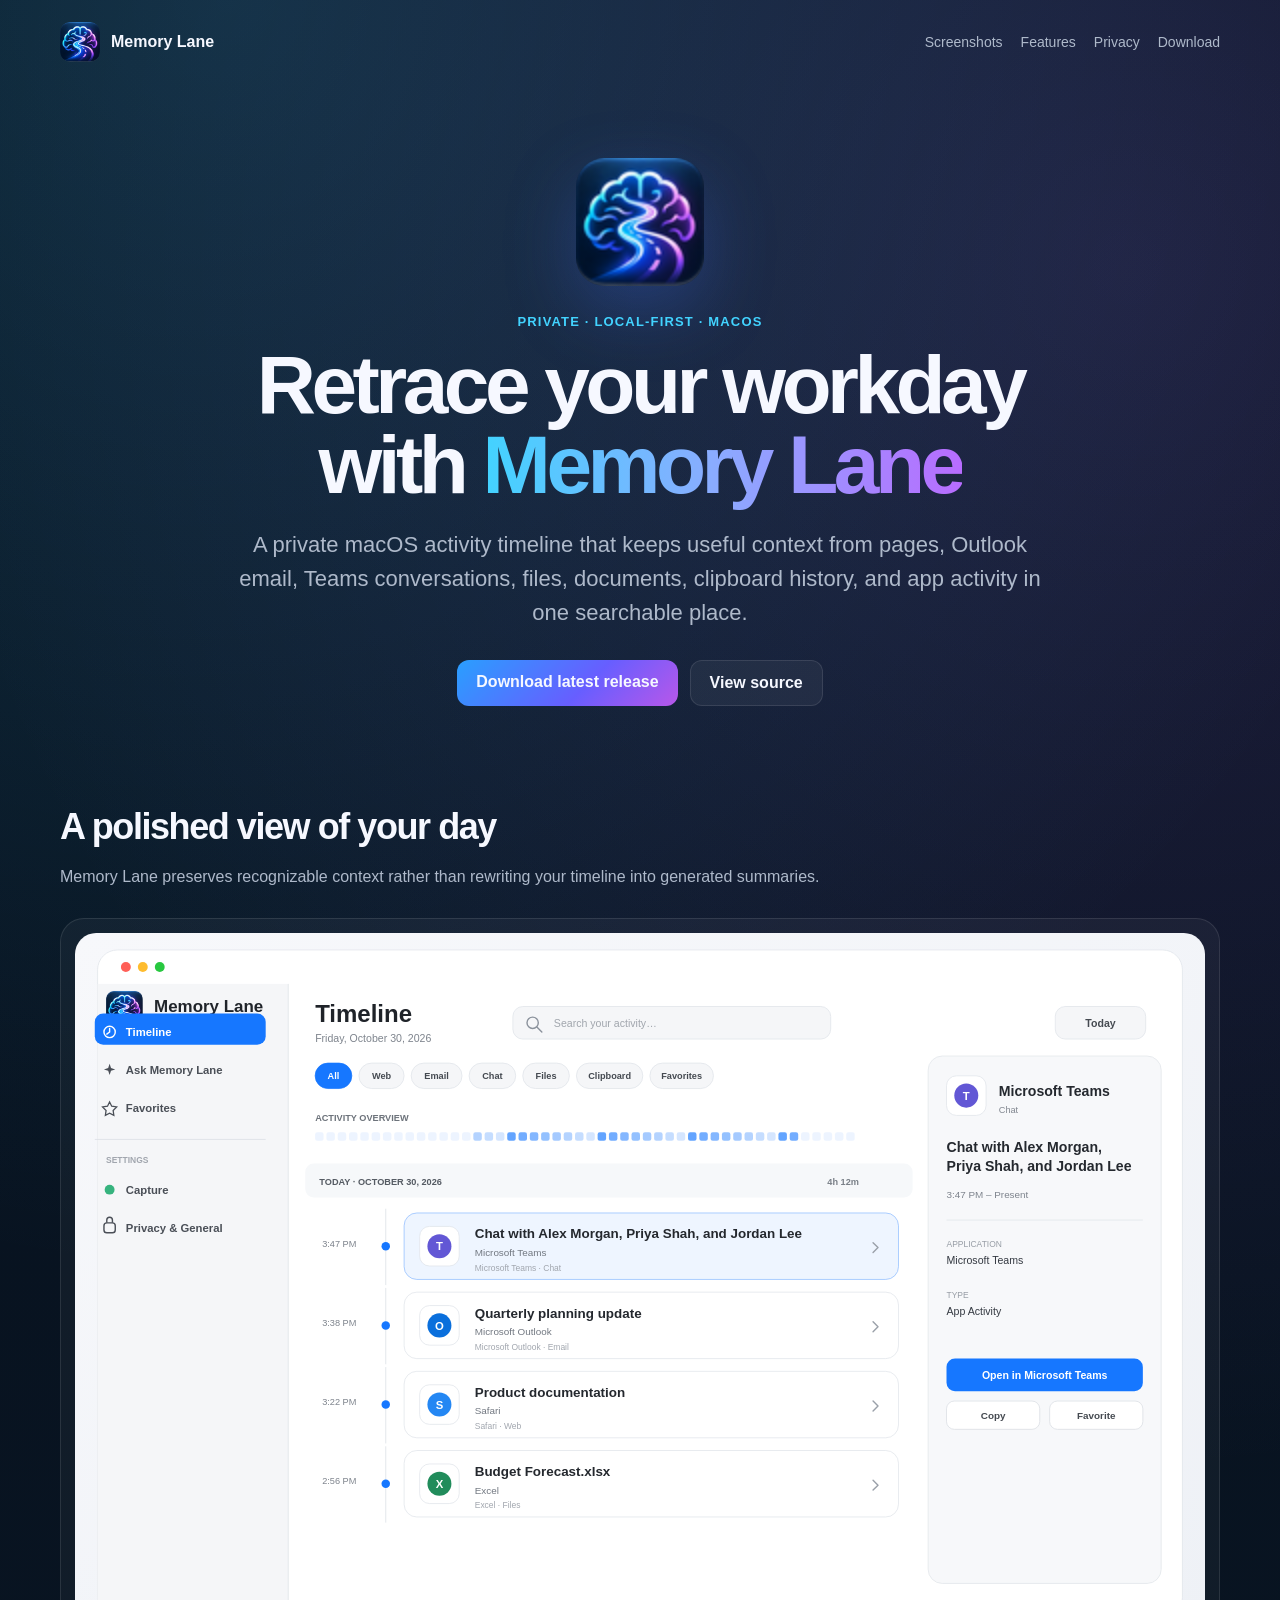
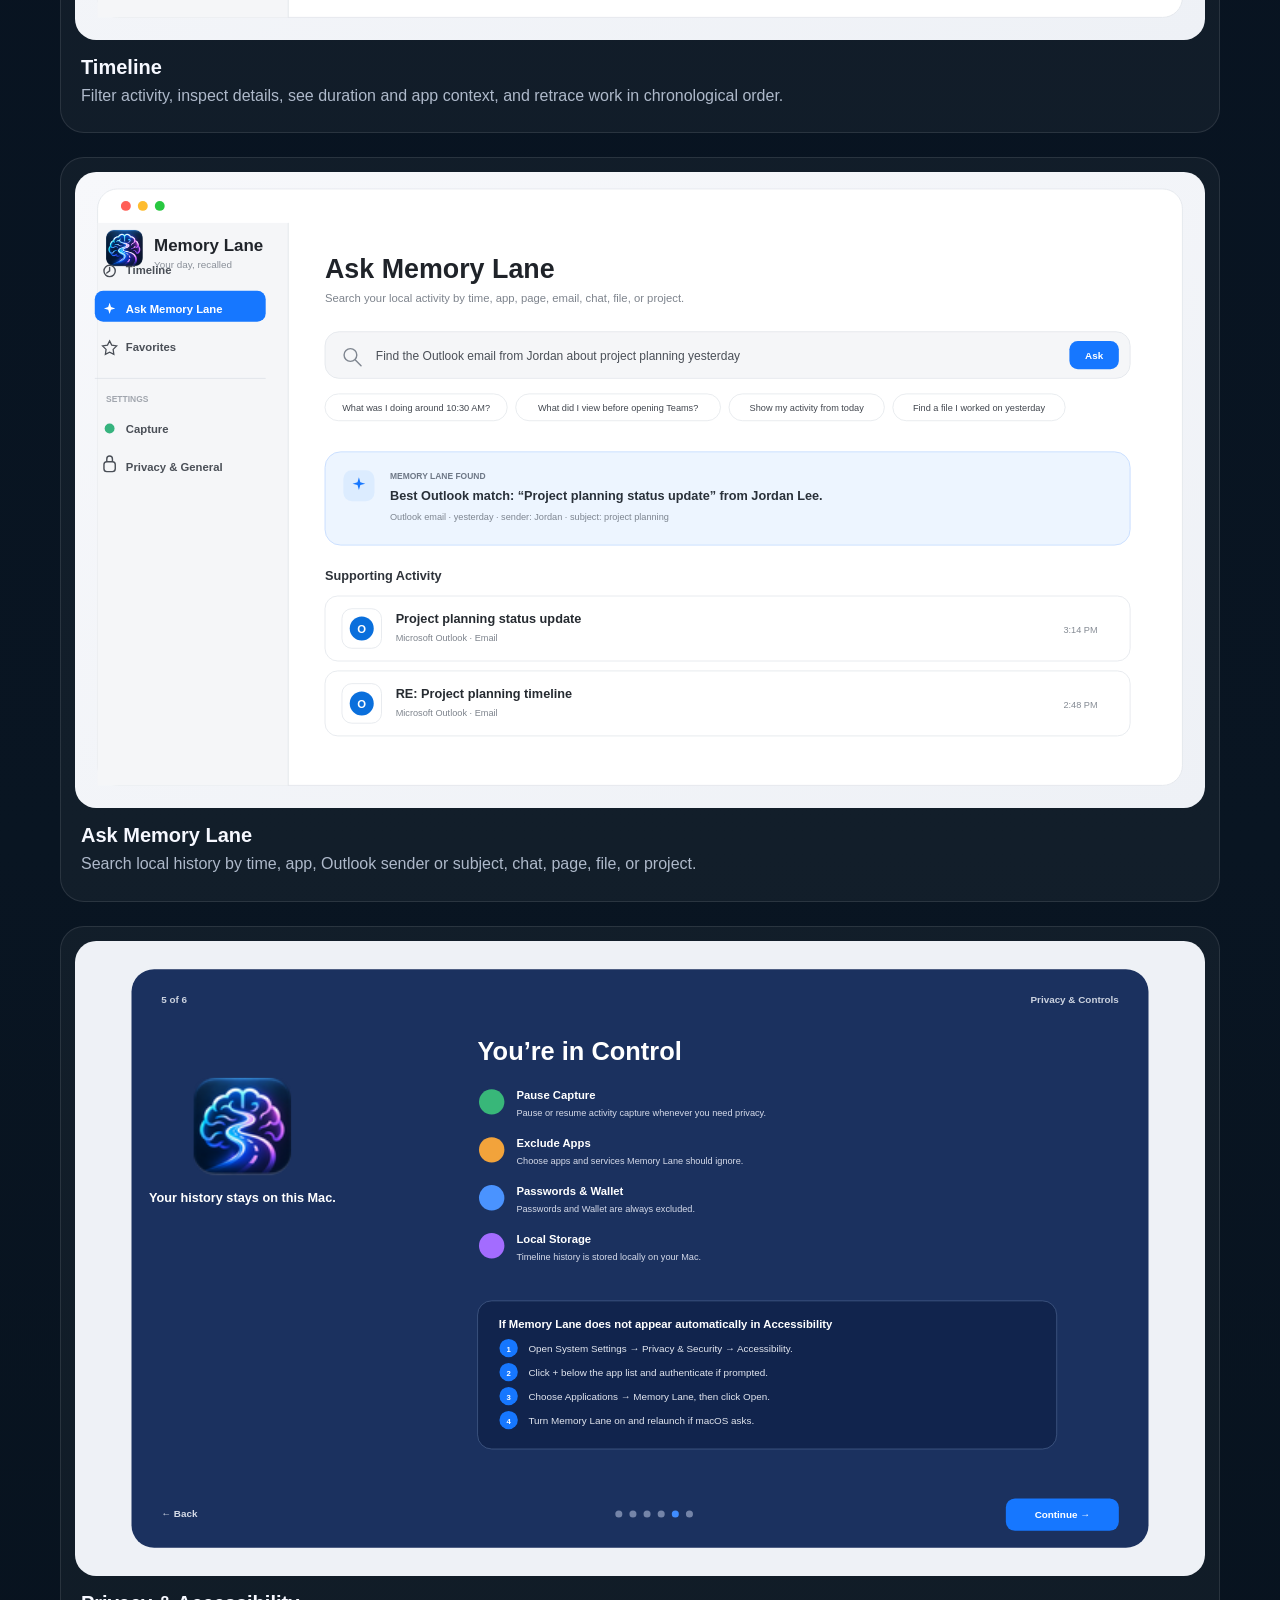
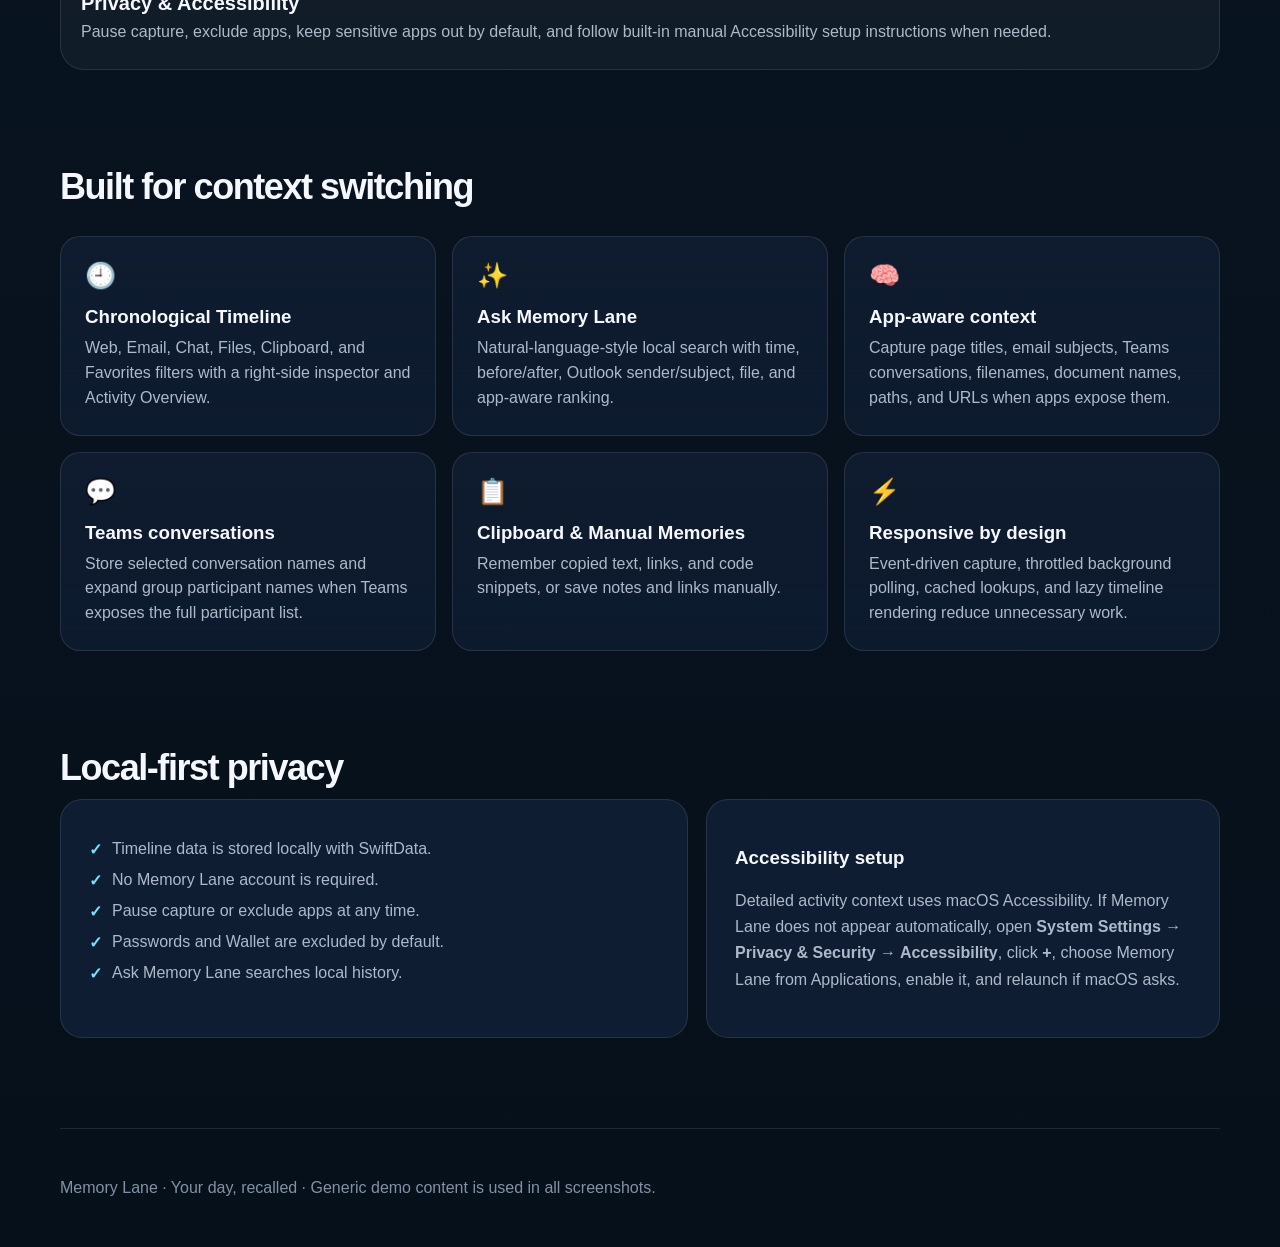
==== docs/index.html @ 2a01dbe3 "Refresh GitHub screenshots and project description" ====
<!doctype html>
<html lang="en">
<head>
  <meta charset="utf-8">
  <meta name="viewport" content="width=device-width, initial-scale=1">
  <meta name="description" content="Memory Lane is a private, local-first macOS activity timeline that helps you retrace pages, emails, chats, files, clipboard history, and app activity.">
  <title>Memory Lane — Your day, recalled</title>
  <style>
    :root{color-scheme:dark;--bg:#07111f;--panel:#0f1d32;--panel2:#13243d;--text:#f6f8ff;--muted:#aeb9ca;--line:rgba(255,255,255,.1);--blue:#4f86ff;--cyan:#42d3ff;--violet:#b86cff}
    *{box-sizing:border-box}
    body{margin:0;font-family:-apple-system,BlinkMacSystemFont,"SF Pro Display","Segoe UI",sans-serif;background:radial-gradient(circle at 18% 0,rgba(66,211,255,.16),transparent 28%),radial-gradient(circle at 88% 6%,rgba(184,108,255,.14),transparent 28%),linear-gradient(180deg,#07111f,#091522 55%,#06101b);color:var(--text)}
    a{color:inherit}.wrap{width:min(1160px,calc(100% - 36px));margin:auto}
    nav{display:flex;align-items:center;justify-content:space-between;padding:22px 0}.brand{display:flex;align-items:center;gap:11px;font-weight:750}.brand img{width:40px;height:40px;border-radius:10px}
    .navlinks{display:flex;gap:18px;align-items:center;color:var(--muted);font-size:14px}.navlinks a{text-decoration:none}
    .hero{text-align:center;padding:74px 0 52px}.hero img{width:128px;height:128px;border-radius:28px;box-shadow:0 24px 70px rgba(65,113,255,.26)}
    .eyebrow{margin-top:24px;color:var(--cyan);font-size:13px;font-weight:800;letter-spacing:.09em;text-transform:uppercase}
    h1{font-size:clamp(48px,8vw,82px);line-height:.98;letter-spacing:-.055em;max-width:900px;margin:16px auto 22px}.gradient{background:linear-gradient(90deg,var(--cyan),#8aacff 48%,var(--violet));-webkit-background-clip:text;background-clip:text;color:transparent}
    .lead{max-width:820px;margin:auto;color:var(--muted);font-size:clamp(18px,2vw,22px);line-height:1.55}
    .actions{display:flex;justify-content:center;gap:12px;flex-wrap:wrap;margin-top:30px}.btn{padding:13px 19px;border-radius:12px;text-decoration:none;font-weight:700;border:1px solid var(--line)}.primary{background:linear-gradient(135deg,#299fff,#675eff 58%,#b857e9);border:none}.secondary{background:rgba(255,255,255,.05)}
    section{padding:48px 0}.title{font-size:36px;letter-spacing:-.04em;margin:0 0 10px}.copy{color:var(--muted);line-height:1.65;max-width:760px}
    .shots{display:grid;gap:24px;margin-top:28px}.shot{background:rgba(255,255,255,.04);border:1px solid var(--line);border-radius:24px;padding:14px}.shot img{display:block;width:100%;height:auto;border-radius:18px}.shot h3{margin:16px 6px 5px;font-size:20px}.shot p{margin:0 6px 10px;color:var(--muted);line-height:1.55}
    .grid{display:grid;grid-template-columns:repeat(3,1fr);gap:16px;margin-top:28px}.card{padding:24px;border-radius:20px;border:1px solid var(--line);background:linear-gradient(180deg,rgba(17,30,50,.82),rgba(18,35,61,.52))}.card .icon{font-size:25px}.card h3{margin:16px 0 8px}.card p{margin:0;color:var(--muted);line-height:1.55}
    .privacy{display:grid;grid-template-columns:1.1fr .9fr;gap:18px}.panel{padding:28px;border-radius:22px;background:var(--panel);border:1px solid var(--line)}.check{display:flex;gap:10px;margin:12px 0;color:var(--muted)}.check b{color:#72e4ff}
    footer{padding:50px 0;color:#8491a5;border-top:1px solid var(--line);margin-top:42px}
    @media(max-width:820px){.grid,.privacy{grid-template-columns:1fr}.navlinks a:not(.download){display:none}.hero{padding-top:46px}.shot{padding:8px}}
  </style>
</head>
<body>
  <div class="wrap">
    <nav>
      <div class="brand"><img src="[data-uri]" alt="Memory Lane icon"><span>Memory Lane</span></div>
      <div class="navlinks">
        <a href="#screenshots">Screenshots</a><a href="#features">Features</a><a href="#privacy">Privacy</a>
        <a class="download" href="https://github.com/ram1424/Memory-Lane/releases/latest">Download</a>
      </div>
    </nav>
    <main>
      <header class="hero">
        <img src="[data-uri]" alt="Memory Lane app icon">
        <div class="eyebrow">Private · Local-first · macOS</div>
        <h1>Retrace your workday with <span class="gradient">Memory Lane</span></h1>
        <p class="lead">A private macOS activity timeline that keeps useful context from pages, Outlook email, Teams conversations, files, documents, clipboard history, and app activity in one searchable place.</p>
        <div class="actions"><a class="btn primary" href="https://github.com/ram1424/Memory-Lane/releases/latest">Download latest release</a><a class="btn secondary" href="https://github.com/ram1424/Memory-Lane">View source</a></div>
      </header>

      <section id="screenshots">
        <h2 class="title">A polished view of your day</h2>
        <p class="copy">Memory Lane preserves recognizable context rather than rewriting your timeline into generated summaries.</p>
        <div class="shots">
          <div class="shot"><img src="screenshots/timeline-overview.svg" alt="Memory Lane Timeline"><h3>Timeline</h3><p>Filter activity, inspect details, see duration and app context, and retrace work in chronological order.</p></div>
          <div class="shot"><img src="screenshots/ask-memory-lane.svg" alt="Ask Memory Lane"><h3>Ask Memory Lane</h3><p>Search local history by time, app, Outlook sender or subject, chat, page, file, or project.</p></div>
          <div class="shot"><img src="screenshots/privacy-accessibility.svg" alt="Privacy and Accessibility tutorial"><h3>Privacy & Accessibility</h3><p>Pause capture, exclude apps, keep sensitive apps out by default, and follow built-in manual Accessibility setup instructions when needed.</p></div>
        </div>
      </section>

      <section id="features">
        <h2 class="title">Built for context switching</h2>
        <div class="grid">
          <div class="card"><div class="icon">🕘</div><h3>Chronological Timeline</h3><p>Web, Email, Chat, Files, Clipboard, and Favorites filters with a right-side inspector and Activity Overview.</p></div>
          <div class="card"><div class="icon">✨</div><h3>Ask Memory Lane</h3><p>Natural-language-style local search with time, before/after, Outlook sender/subject, file, and app-aware ranking.</p></div>
          <div class="card"><div class="icon">🧠</div><h3>App-aware context</h3><p>Capture page titles, email subjects, Teams conversations, filenames, document names, paths, and URLs when apps expose them.</p></div>
          <div class="card"><div class="icon">💬</div><h3>Teams conversations</h3><p>Store selected conversation names and expand group participant names when Teams exposes the full participant list.</p></div>
          <div class="card"><div class="icon">📋</div><h3>Clipboard & Manual Memories</h3><p>Remember copied text, links, and code snippets, or save notes and links manually.</p></div>
          <div class="card"><div class="icon">⚡</div><h3>Responsive by design</h3><p>Event-driven capture, throttled background polling, cached lookups, and lazy timeline rendering reduce unnecessary work.</p></div>
        </div>
      </section>

      <section id="privacy">
        <h2 class="title">Local-first privacy</h2>
        <div class="privacy">
          <div class="panel"><div class="check"><b>✓</b><span>Timeline data is stored locally with SwiftData.</span></div><div class="check"><b>✓</b><span>No Memory Lane account is required.</span></div><div class="check"><b>✓</b><span>Pause capture or exclude apps at any time.</span></div><div class="check"><b>✓</b><span>Passwords and Wallet are excluded by default.</span></div><div class="check"><b>✓</b><span>Ask Memory Lane searches local history.</span></div></div>
          <div class="panel"><h3>Accessibility setup</h3><p class="copy">Detailed activity context uses macOS Accessibility. If Memory Lane does not appear automatically, open <strong>System Settings → Privacy & Security → Accessibility</strong>, click <strong>+</strong>, choose Memory Lane from Applications, enable it, and relaunch if macOS asks.</p></div>
        </div>
      </section>
    </main>
    <footer>Memory Lane · Your day, recalled · Generic demo content is used in all screenshots.</footer>
  </div>
</body>
</html>
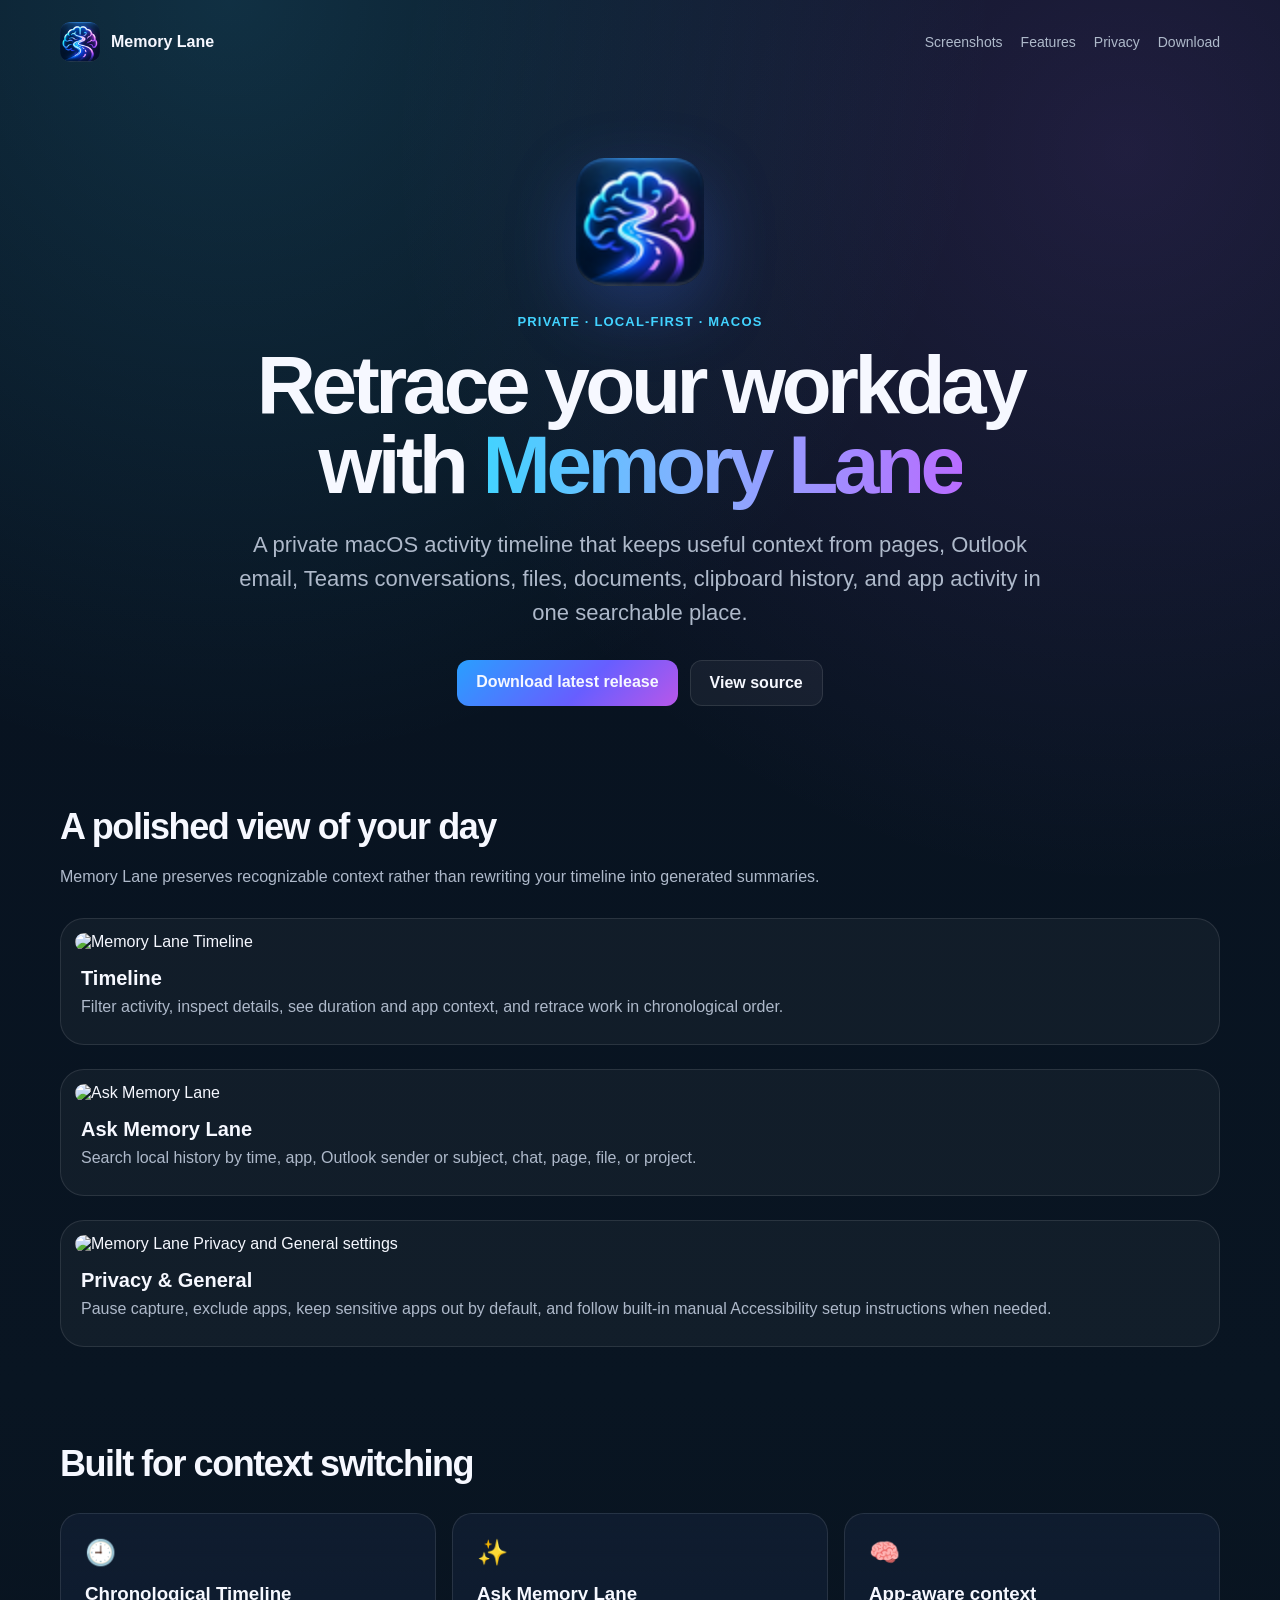
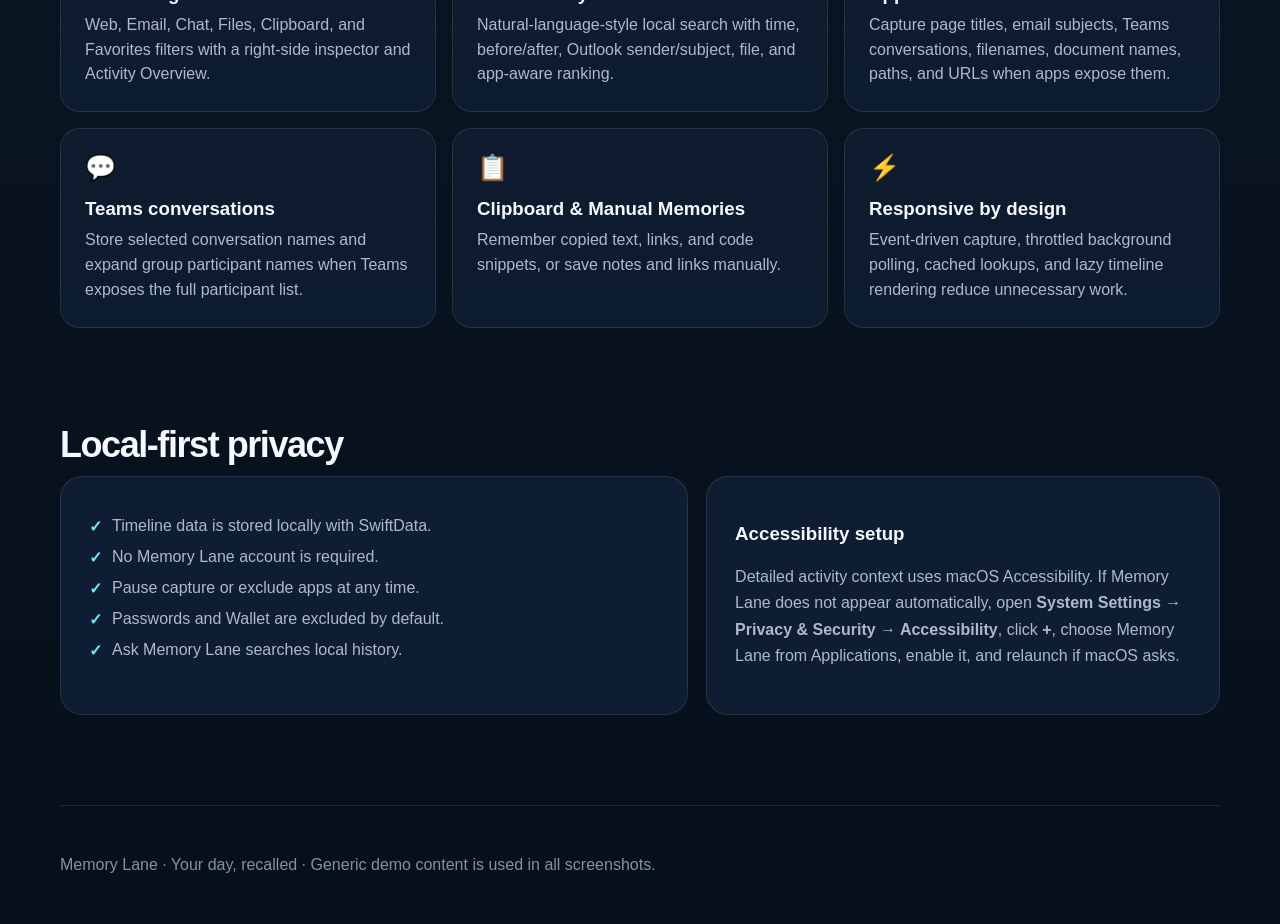
==== commit 001b3301: "Generate screenshots from the real Memory Lane UI" ====
--- a/docs/index.html
+++ b/docs/index.html
@@ -47,9 +47,9 @@
         <h2 class="title">A polished view of your day</h2>
         <p class="copy">Memory Lane preserves recognizable context rather than rewriting your timeline into generated summaries.</p>
         <div class="shots">
-          <div class="shot"><img src="screenshots/timeline-overview.svg" alt="Memory Lane Timeline"><h3>Timeline</h3><p>Filter activity, inspect details, see duration and app context, and retrace work in chronological order.</p></div>
-          <div class="shot"><img src="screenshots/ask-memory-lane.svg" alt="Ask Memory Lane"><h3>Ask Memory Lane</h3><p>Search local history by time, app, Outlook sender or subject, chat, page, file, or project.</p></div>
-          <div class="shot"><img src="screenshots/privacy-accessibility.svg" alt="Privacy and Accessibility tutorial"><h3>Privacy & Accessibility</h3><p>Pause capture, exclude apps, keep sensitive apps out by default, and follow built-in manual Accessibility setup instructions when needed.</p></div>
+          <div class="shot"><img src="screenshots/timeline.png" alt="Memory Lane Timeline"><h3>Timeline</h3><p>Filter activity, inspect details, see duration and app context, and retrace work in chronological order.</p></div>
+          <div class="shot"><img src="screenshots/ask-memory-lane.png" alt="Ask Memory Lane"><h3>Ask Memory Lane</h3><p>Search local history by time, app, Outlook sender or subject, chat, page, file, or project.</p></div>
+          <div class="shot"><img src="screenshots/privacy-general.png" alt="Memory Lane Privacy and General settings"><h3>Privacy & General</h3><p>Pause capture, exclude apps, keep sensitive apps out by default, and follow built-in manual Accessibility setup instructions when needed.</p></div>
         </div>
       </section>
 
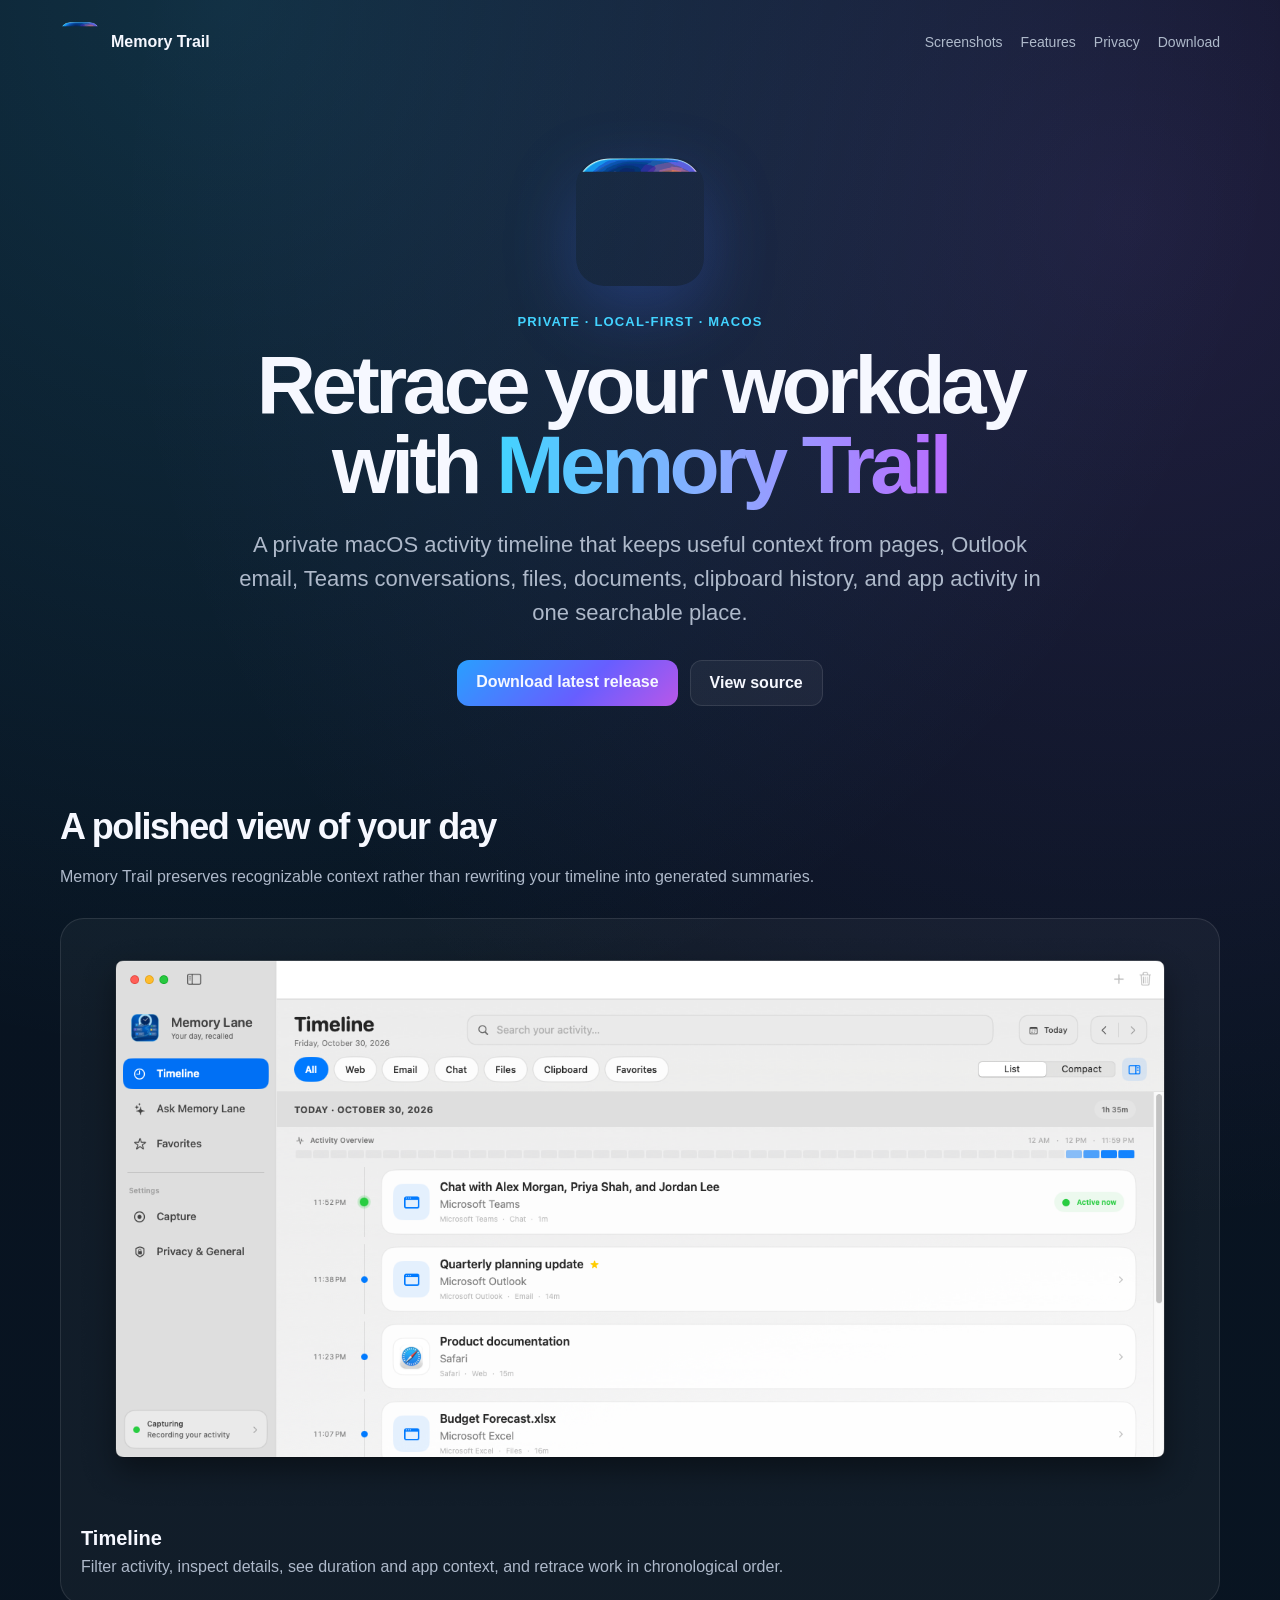
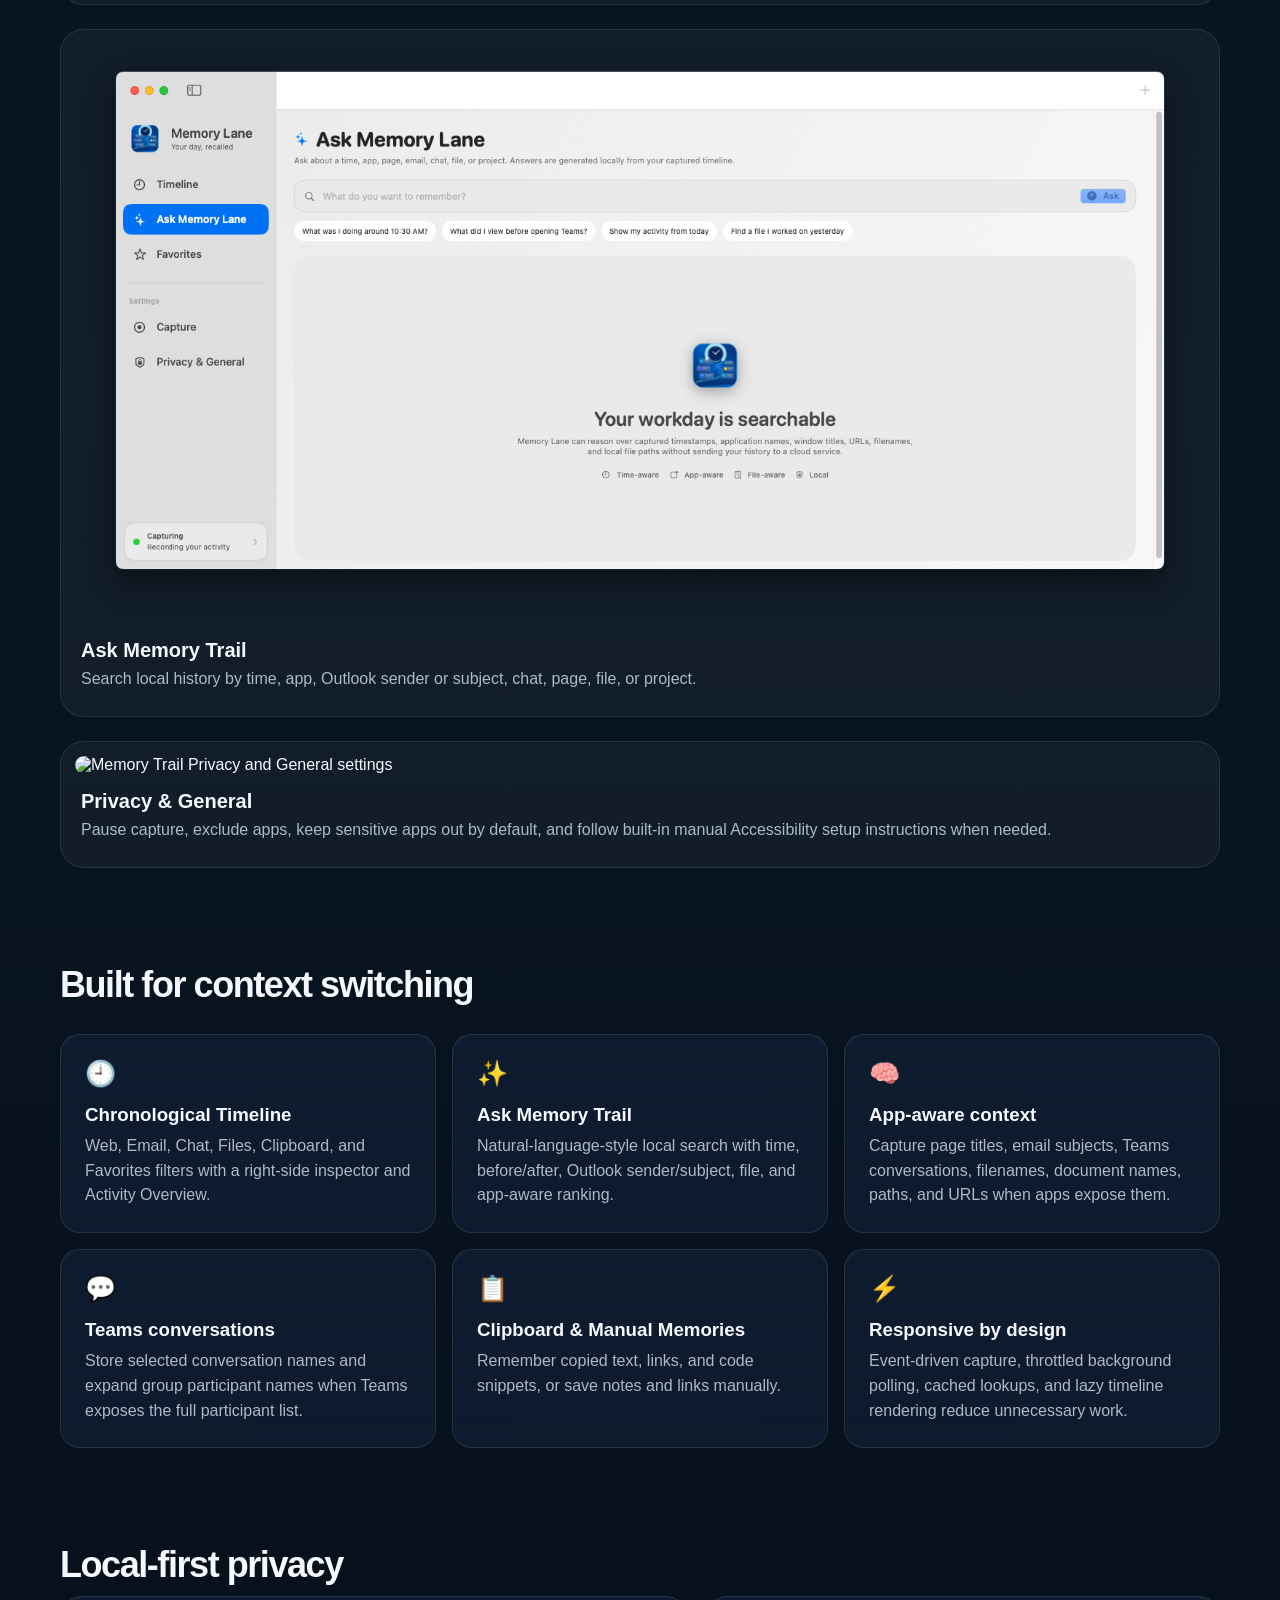
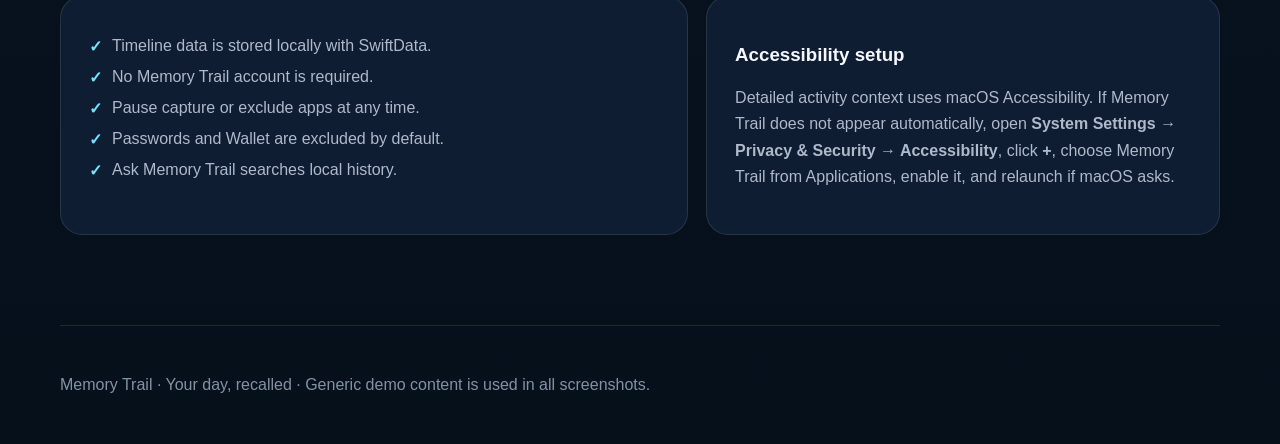
==== commit bb84a0db: "Rebrand application as Memory Trail" ====
--- a/docs/index.html
+++ b/docs/index.html
@@ -3,8 +3,8 @@
 <head>
   <meta charset="utf-8">
   <meta name="viewport" content="width=device-width, initial-scale=1">
-  <meta name="description" content="Memory Lane is a private, local-first macOS activity timeline that helps you retrace pages, emails, chats, files, clipboard history, and app activity.">
-  <title>Memory Lane — Your day, recalled</title>
+  <meta name="description" content="Memory Trail is a private, local-first macOS activity timeline that helps you retrace pages, emails, chats, files, clipboard history, and app activity.">
+  <title>Memory Trail — Your day, recalled</title>
   <style>
     :root{color-scheme:dark;--bg:#07111f;--panel:#0f1d32;--panel2:#13243d;--text:#f6f8ff;--muted:#aeb9ca;--line:rgba(255,255,255,.1);--blue:#4f86ff;--cyan:#42d3ff;--violet:#b86cff}
     *{box-sizing:border-box}
@@ -28,7 +28,7 @@
 <body>
   <div class="wrap">
     <nav>
-      <div class="brand"><img src="[data-uri]" alt="Memory Lane icon"><span>Memory Lane</span></div>
+      <div class="brand"><img src="[data-uri]" alt="Memory Trail icon"><span>Memory Trail</span></div>
       <div class="navlinks">
         <a href="#screenshots">Screenshots</a><a href="#features">Features</a><a href="#privacy">Privacy</a>
         <a class="download" href="https://github.com/ram1424/Memory-Lane/releases/latest">Download</a>
@@ -36,20 +36,20 @@
     </nav>
     <main>
       <header class="hero">
-        <img src="[data-uri]" alt="Memory Lane app icon">
+        <img src="[data-uri]" alt="Memory Trail app icon">
         <div class="eyebrow">Private · Local-first · macOS</div>
-        <h1>Retrace your workday with <span class="gradient">Memory Lane</span></h1>
+        <h1>Retrace your workday with <span class="gradient">Memory Trail</span></h1>
         <p class="lead">A private macOS activity timeline that keeps useful context from pages, Outlook email, Teams conversations, files, documents, clipboard history, and app activity in one searchable place.</p>
         <div class="actions"><a class="btn primary" href="https://github.com/ram1424/Memory-Lane/releases/latest">Download latest release</a><a class="btn secondary" href="https://github.com/ram1424/Memory-Lane">View source</a></div>
       </header>
 
       <section id="screenshots">
         <h2 class="title">A polished view of your day</h2>
-        <p class="copy">Memory Lane preserves recognizable context rather than rewriting your timeline into generated summaries.</p>
+        <p class="copy">Memory Trail preserves recognizable context rather than rewriting your timeline into generated summaries.</p>
         <div class="shots">
-          <div class="shot"><img src="screenshots/timeline.png" alt="Memory Lane Timeline"><h3>Timeline</h3><p>Filter activity, inspect details, see duration and app context, and retrace work in chronological order.</p></div>
-          <div class="shot"><img src="screenshots/ask-memory-lane.png" alt="Ask Memory Lane"><h3>Ask Memory Lane</h3><p>Search local history by time, app, Outlook sender or subject, chat, page, file, or project.</p></div>
-          <div class="shot"><img src="screenshots/privacy-general.png" alt="Memory Lane Privacy and General settings"><h3>Privacy & General</h3><p>Pause capture, exclude apps, keep sensitive apps out by default, and follow built-in manual Accessibility setup instructions when needed.</p></div>
+          <div class="shot"><img src="screenshots/today-ui.png" alt="Memory Trail Timeline"><h3>Timeline</h3><p>Filter activity, inspect details, see duration and app context, and retrace work in chronological order.</p></div>
+          <div class="shot"><img src="screenshots/ask-memory-trail-ui.png" alt="Ask Memory Trail"><h3>Ask Memory Trail</h3><p>Search local history by time, app, Outlook sender or subject, chat, page, file, or project.</p></div>
+          <div class="shot"><img src="screenshots/privacy-general-ui.png" alt="Memory Trail Privacy and General settings"><h3>Privacy & General</h3><p>Pause capture, exclude apps, keep sensitive apps out by default, and follow built-in manual Accessibility setup instructions when needed.</p></div>
         </div>
       </section>
 
@@ -57,7 +57,7 @@
         <h2 class="title">Built for context switching</h2>
         <div class="grid">
           <div class="card"><div class="icon">🕘</div><h3>Chronological Timeline</h3><p>Web, Email, Chat, Files, Clipboard, and Favorites filters with a right-side inspector and Activity Overview.</p></div>
-          <div class="card"><div class="icon">✨</div><h3>Ask Memory Lane</h3><p>Natural-language-style local search with time, before/after, Outlook sender/subject, file, and app-aware ranking.</p></div>
+          <div class="card"><div class="icon">✨</div><h3>Ask Memory Trail</h3><p>Natural-language-style local search with time, before/after, Outlook sender/subject, file, and app-aware ranking.</p></div>
           <div class="card"><div class="icon">🧠</div><h3>App-aware context</h3><p>Capture page titles, email subjects, Teams conversations, filenames, document names, paths, and URLs when apps expose them.</p></div>
           <div class="card"><div class="icon">💬</div><h3>Teams conversations</h3><p>Store selected conversation names and expand group participant names when Teams exposes the full participant list.</p></div>
           <div class="card"><div class="icon">📋</div><h3>Clipboard & Manual Memories</h3><p>Remember copied text, links, and code snippets, or save notes and links manually.</p></div>
@@ -68,12 +68,12 @@
       <section id="privacy">
         <h2 class="title">Local-first privacy</h2>
         <div class="privacy">
-          <div class="panel"><div class="check"><b>✓</b><span>Timeline data is stored locally with SwiftData.</span></div><div class="check"><b>✓</b><span>No Memory Lane account is required.</span></div><div class="check"><b>✓</b><span>Pause capture or exclude apps at any time.</span></div><div class="check"><b>✓</b><span>Passwords and Wallet are excluded by default.</span></div><div class="check"><b>✓</b><span>Ask Memory Lane searches local history.</span></div></div>
-          <div class="panel"><h3>Accessibility setup</h3><p class="copy">Detailed activity context uses macOS Accessibility. If Memory Lane does not appear automatically, open <strong>System Settings → Privacy & Security → Accessibility</strong>, click <strong>+</strong>, choose Memory Lane from Applications, enable it, and relaunch if macOS asks.</p></div>
+          <div class="panel"><div class="check"><b>✓</b><span>Timeline data is stored locally with SwiftData.</span></div><div class="check"><b>✓</b><span>No Memory Trail account is required.</span></div><div class="check"><b>✓</b><span>Pause capture or exclude apps at any time.</span></div><div class="check"><b>✓</b><span>Passwords and Wallet are excluded by default.</span></div><div class="check"><b>✓</b><span>Ask Memory Trail searches local history.</span></div></div>
+          <div class="panel"><h3>Accessibility setup</h3><p class="copy">Detailed activity context uses macOS Accessibility. If Memory Trail does not appear automatically, open <strong>System Settings → Privacy & Security → Accessibility</strong>, click <strong>+</strong>, choose Memory Trail from Applications, enable it, and relaunch if macOS asks.</p></div>
         </div>
       </section>
     </main>
-    <footer>Memory Lane · Your day, recalled · Generic demo content is used in all screenshots.</footer>
+    <footer>Memory Trail · Your day, recalled · Generic demo content is used in all screenshots.</footer>
   </div>
 </body>
 </html>
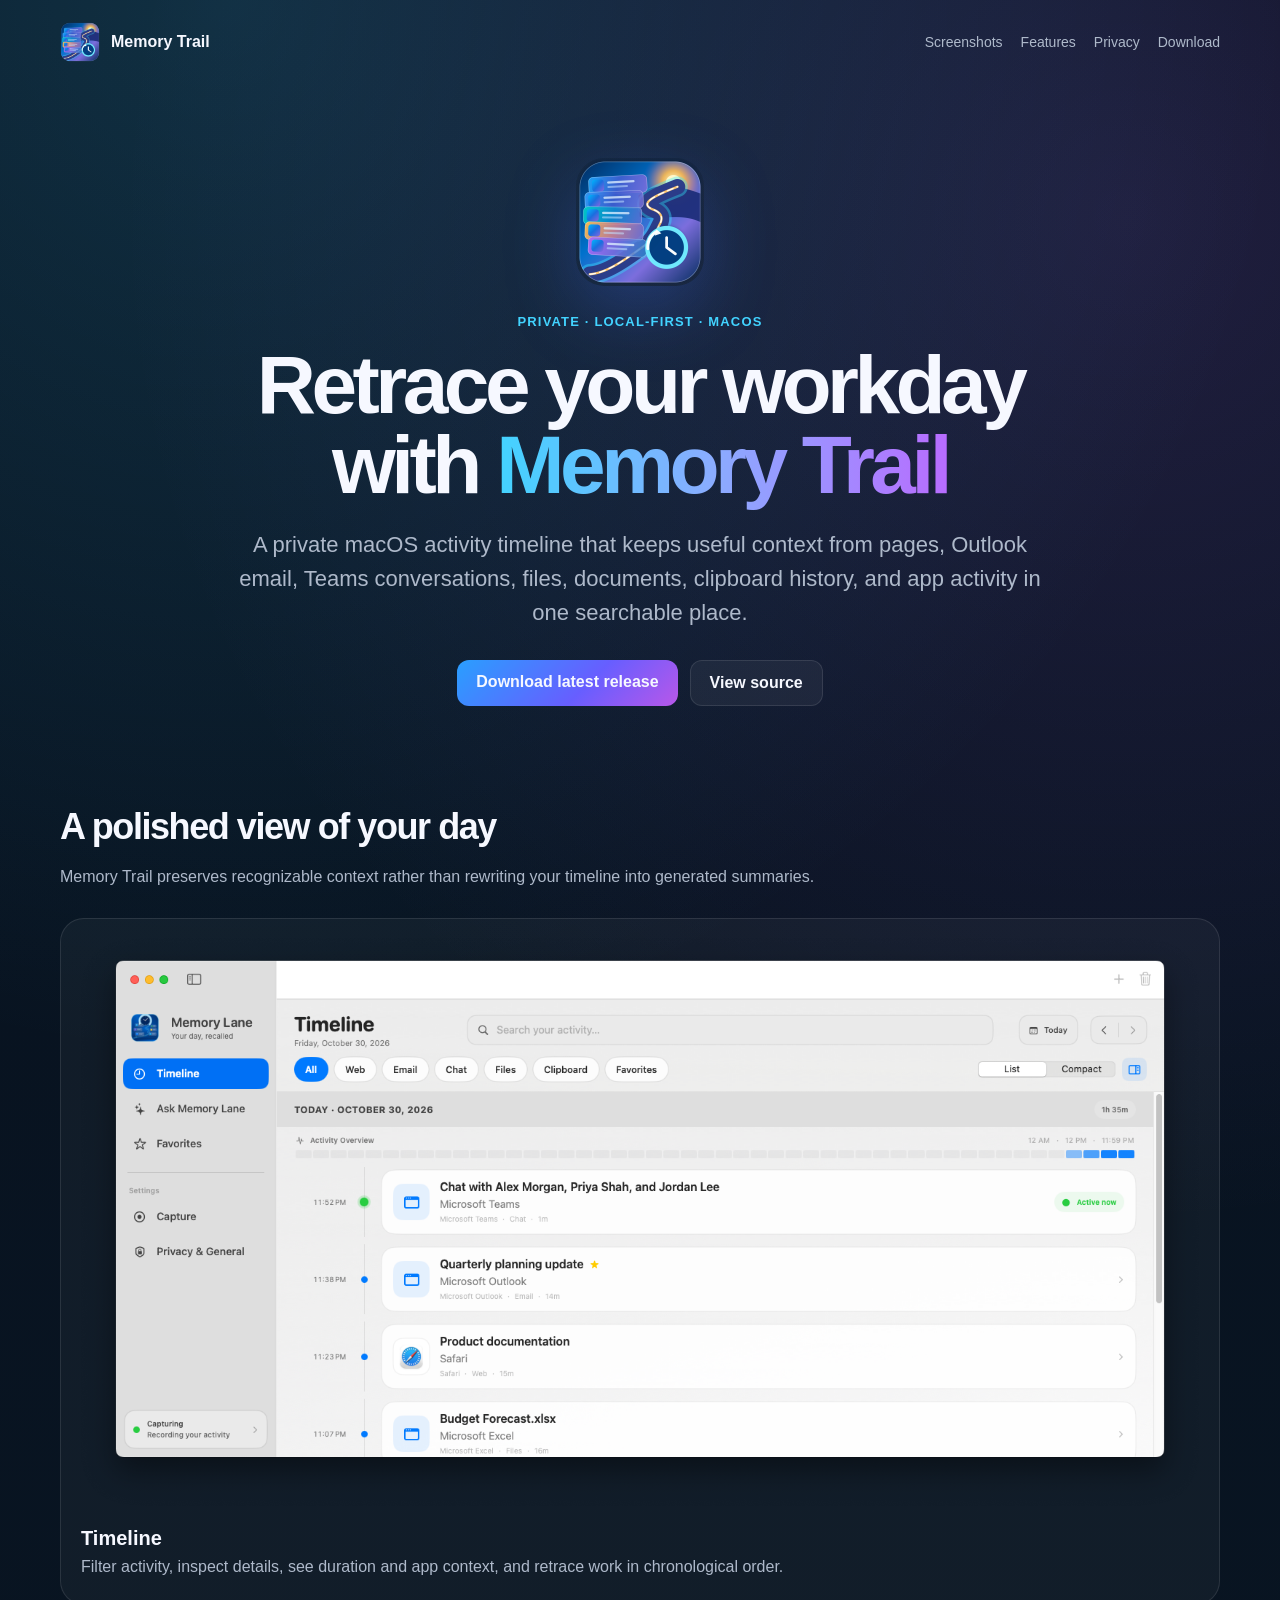
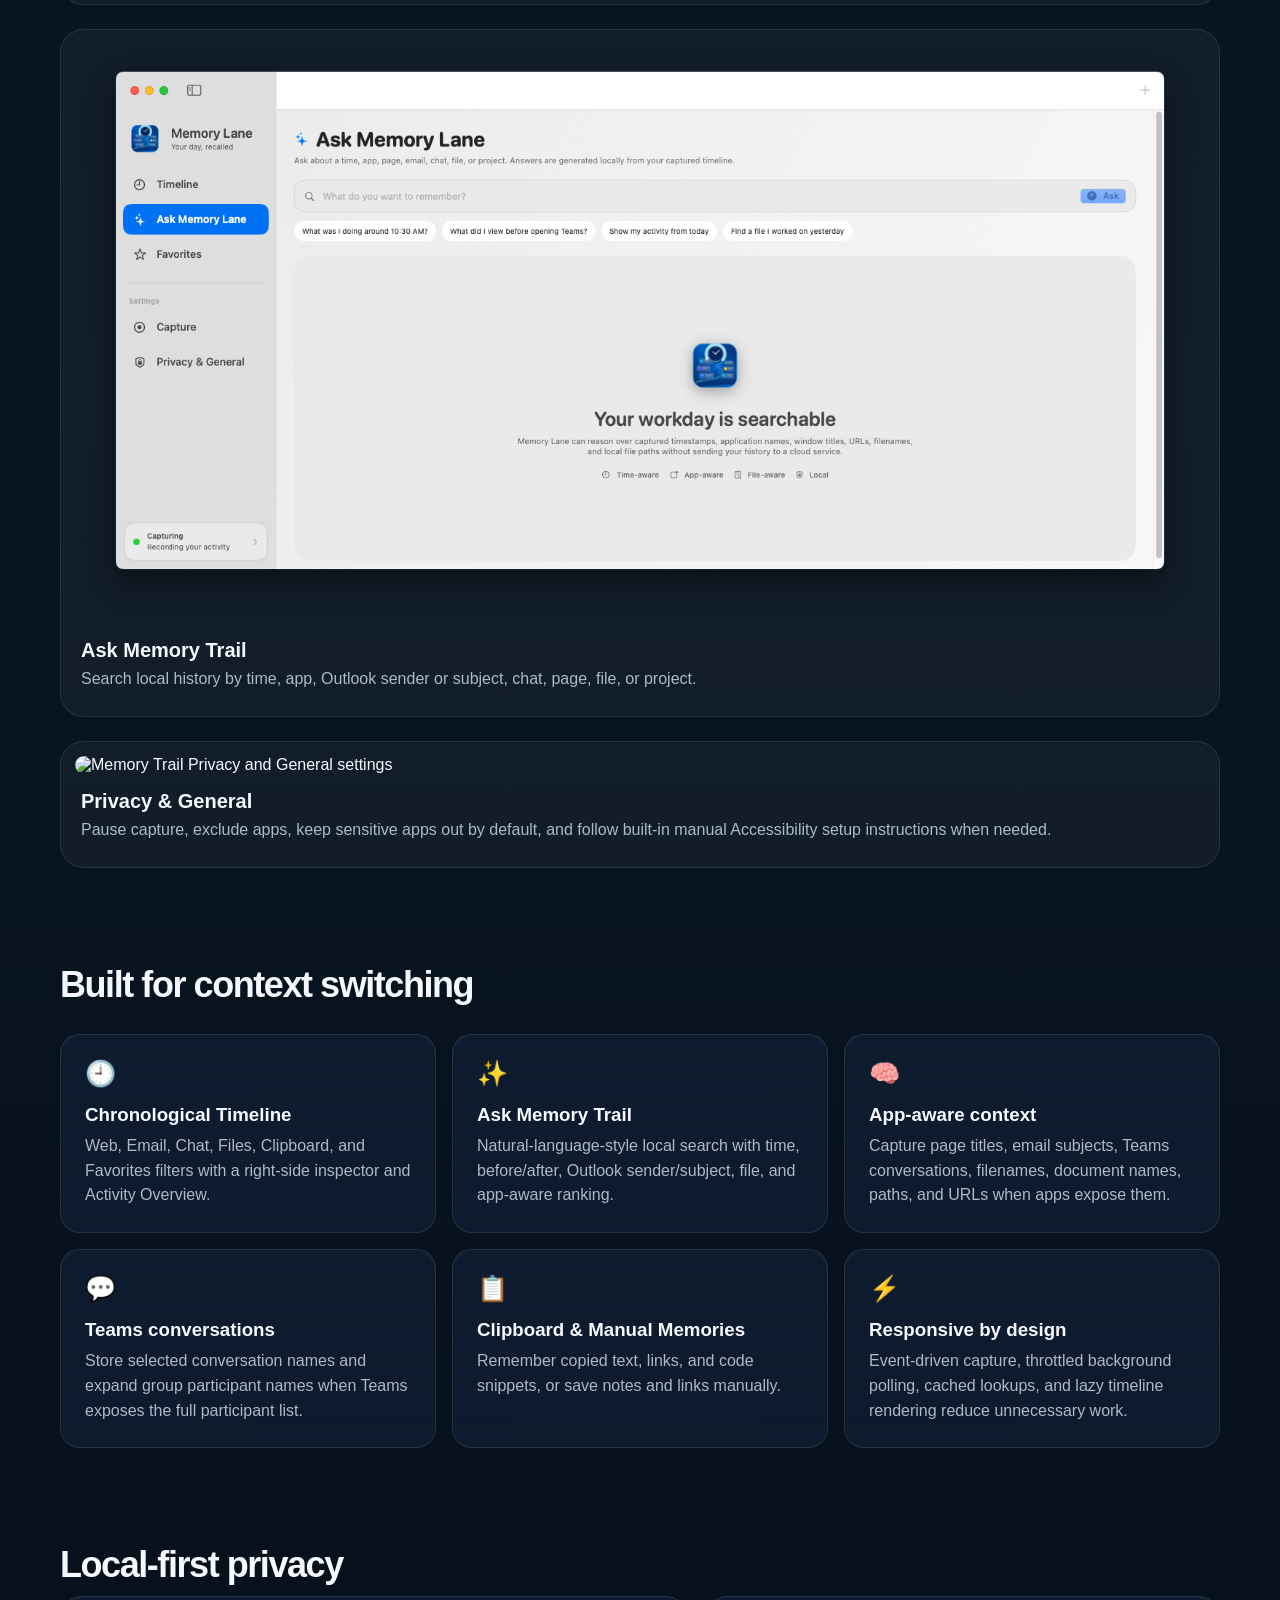
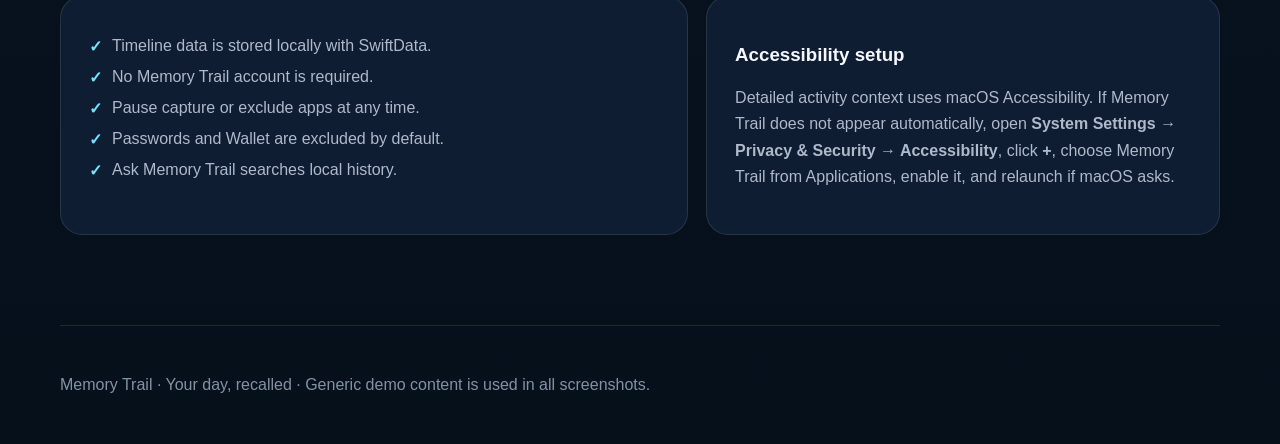
==== commit 07da0914: "Regenerate clean macOS icon assets" ====
--- a/docs/index.html
+++ b/docs/index.html
@@ -28,7 +28,7 @@
 <body>
   <div class="wrap">
     <nav>
-      <div class="brand"><img src="[data-uri]" alt="Memory Trail icon"><span>Memory Trail</span></div>
+      <div class="brand"><img src="[data-uri]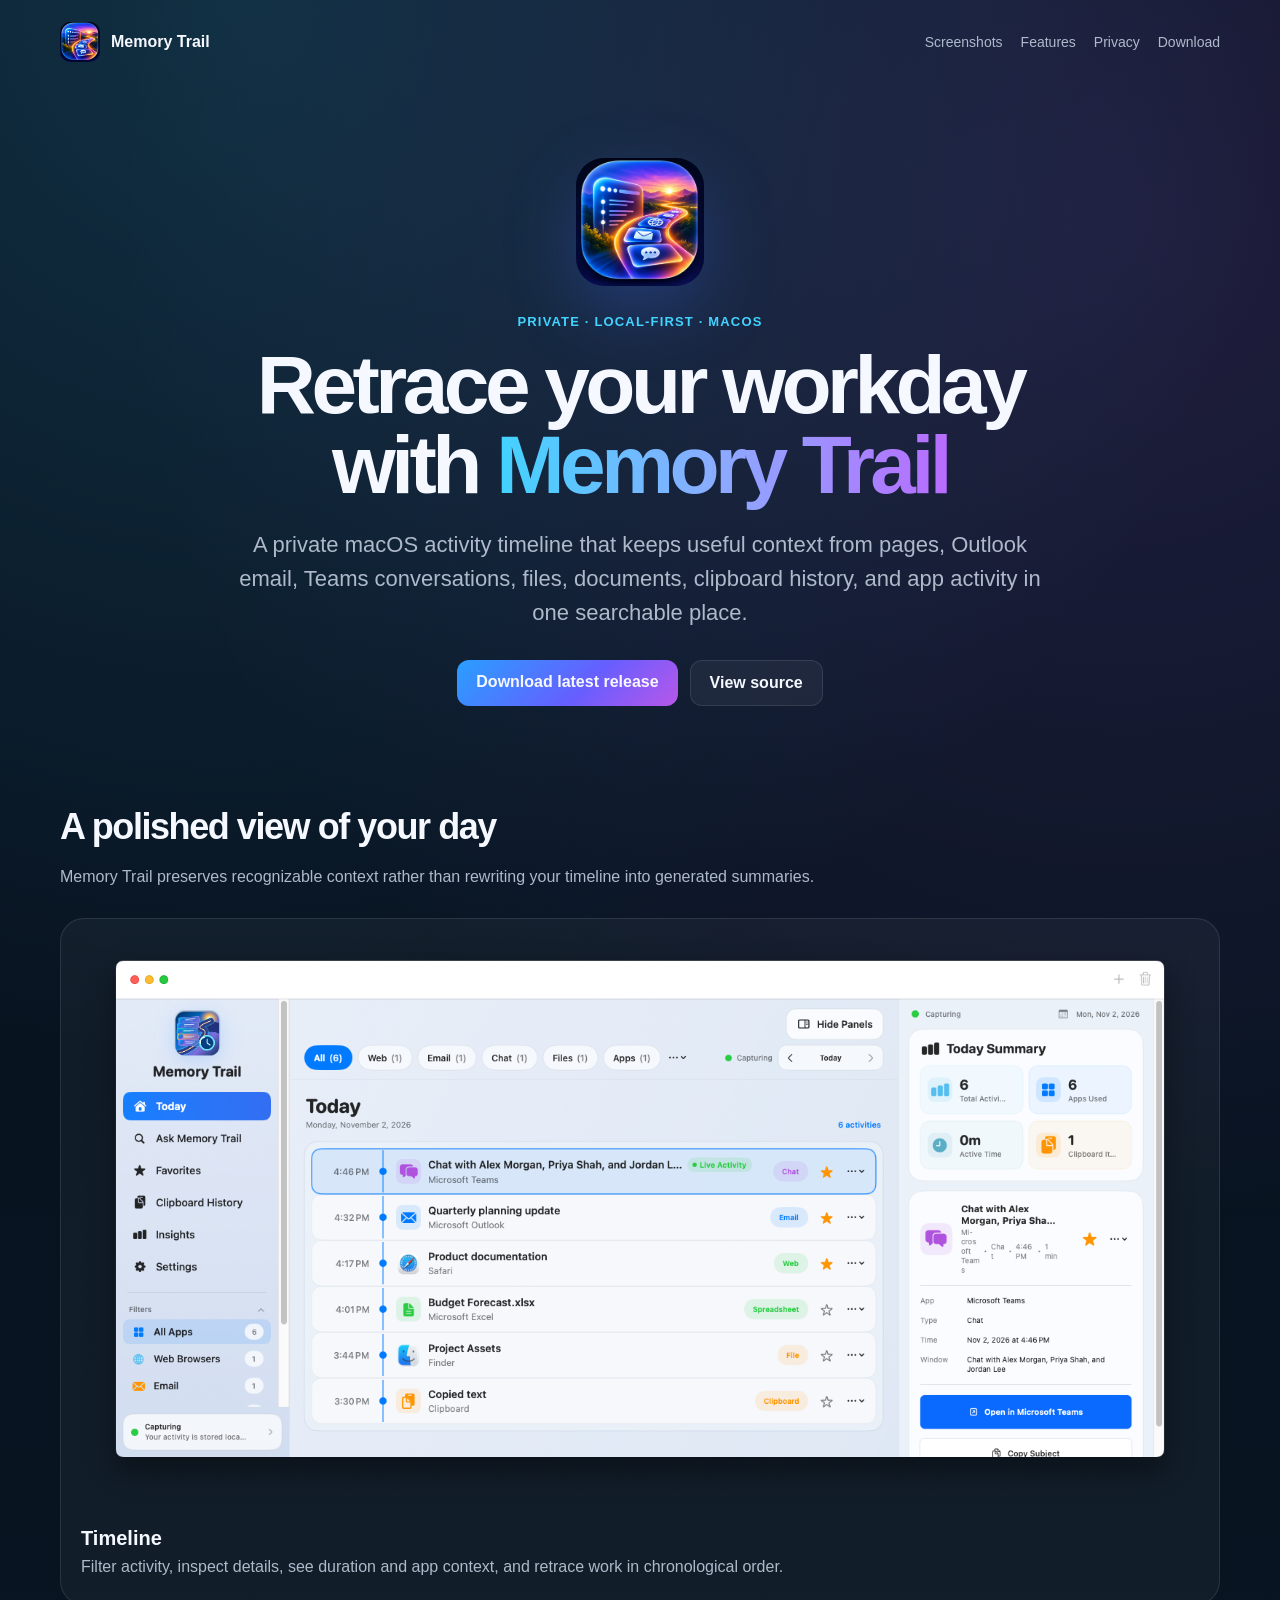
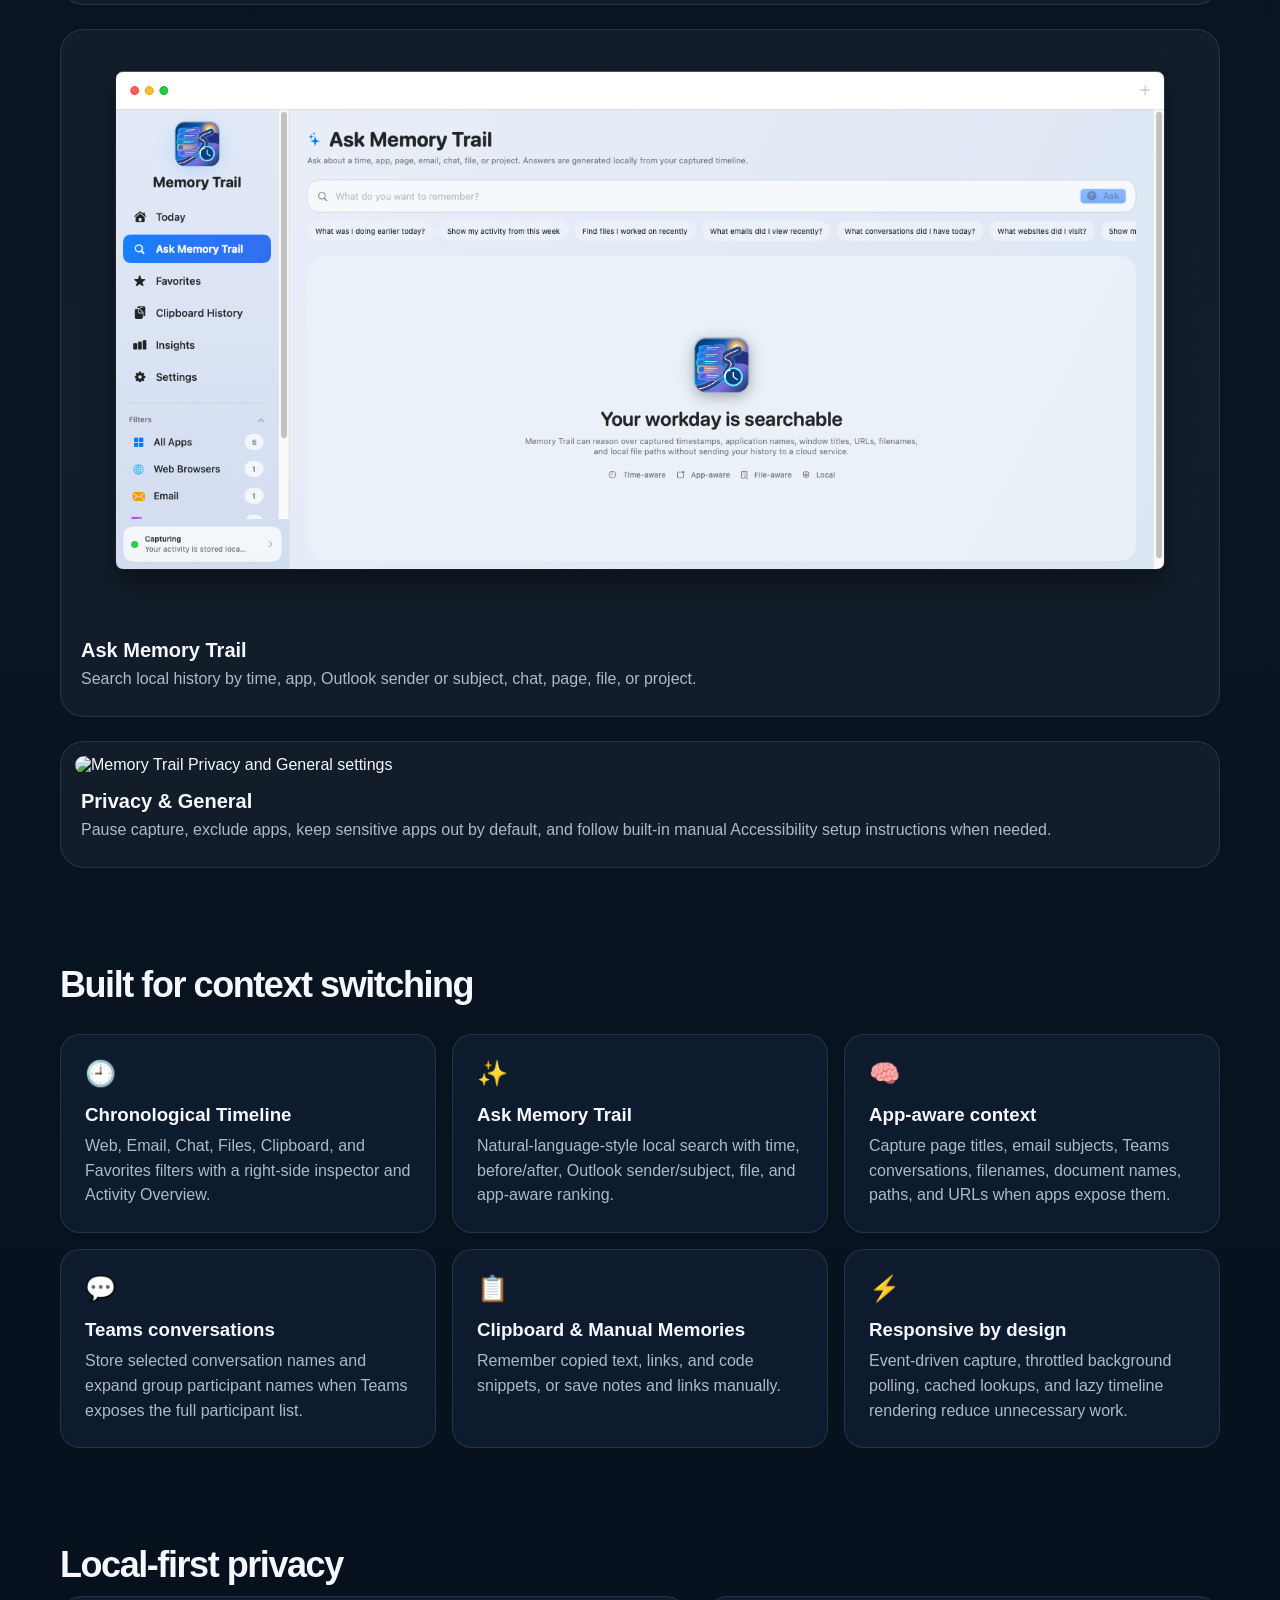
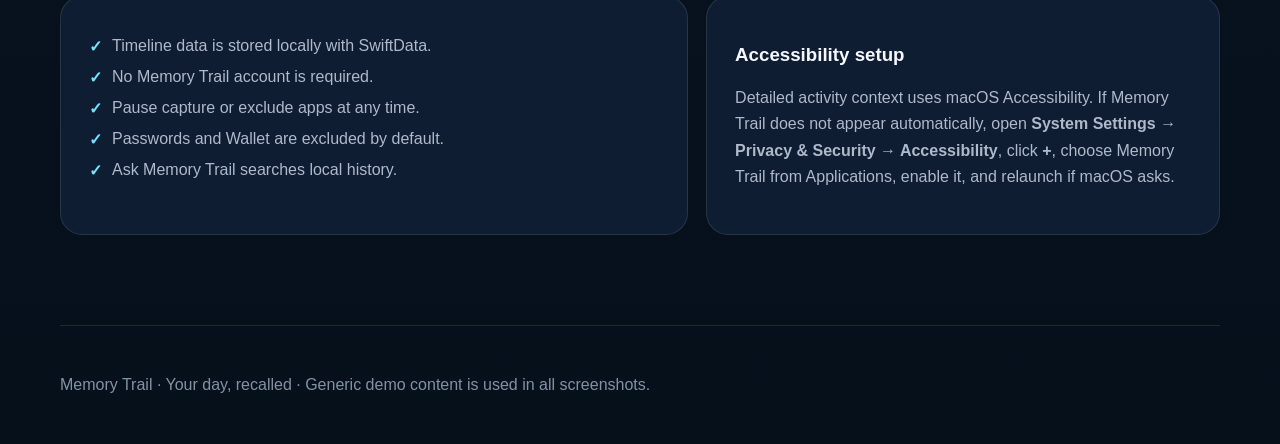
==== commit 270f0ec0: "Regenerate clean macOS icon assets" ====
--- a/docs/index.html
+++ b/docs/index.html
@@ -28,7 +28,7 @@
 <body>
   <div class="wrap">
     <nav>
-      <div class="brand"><img src="[data-uri]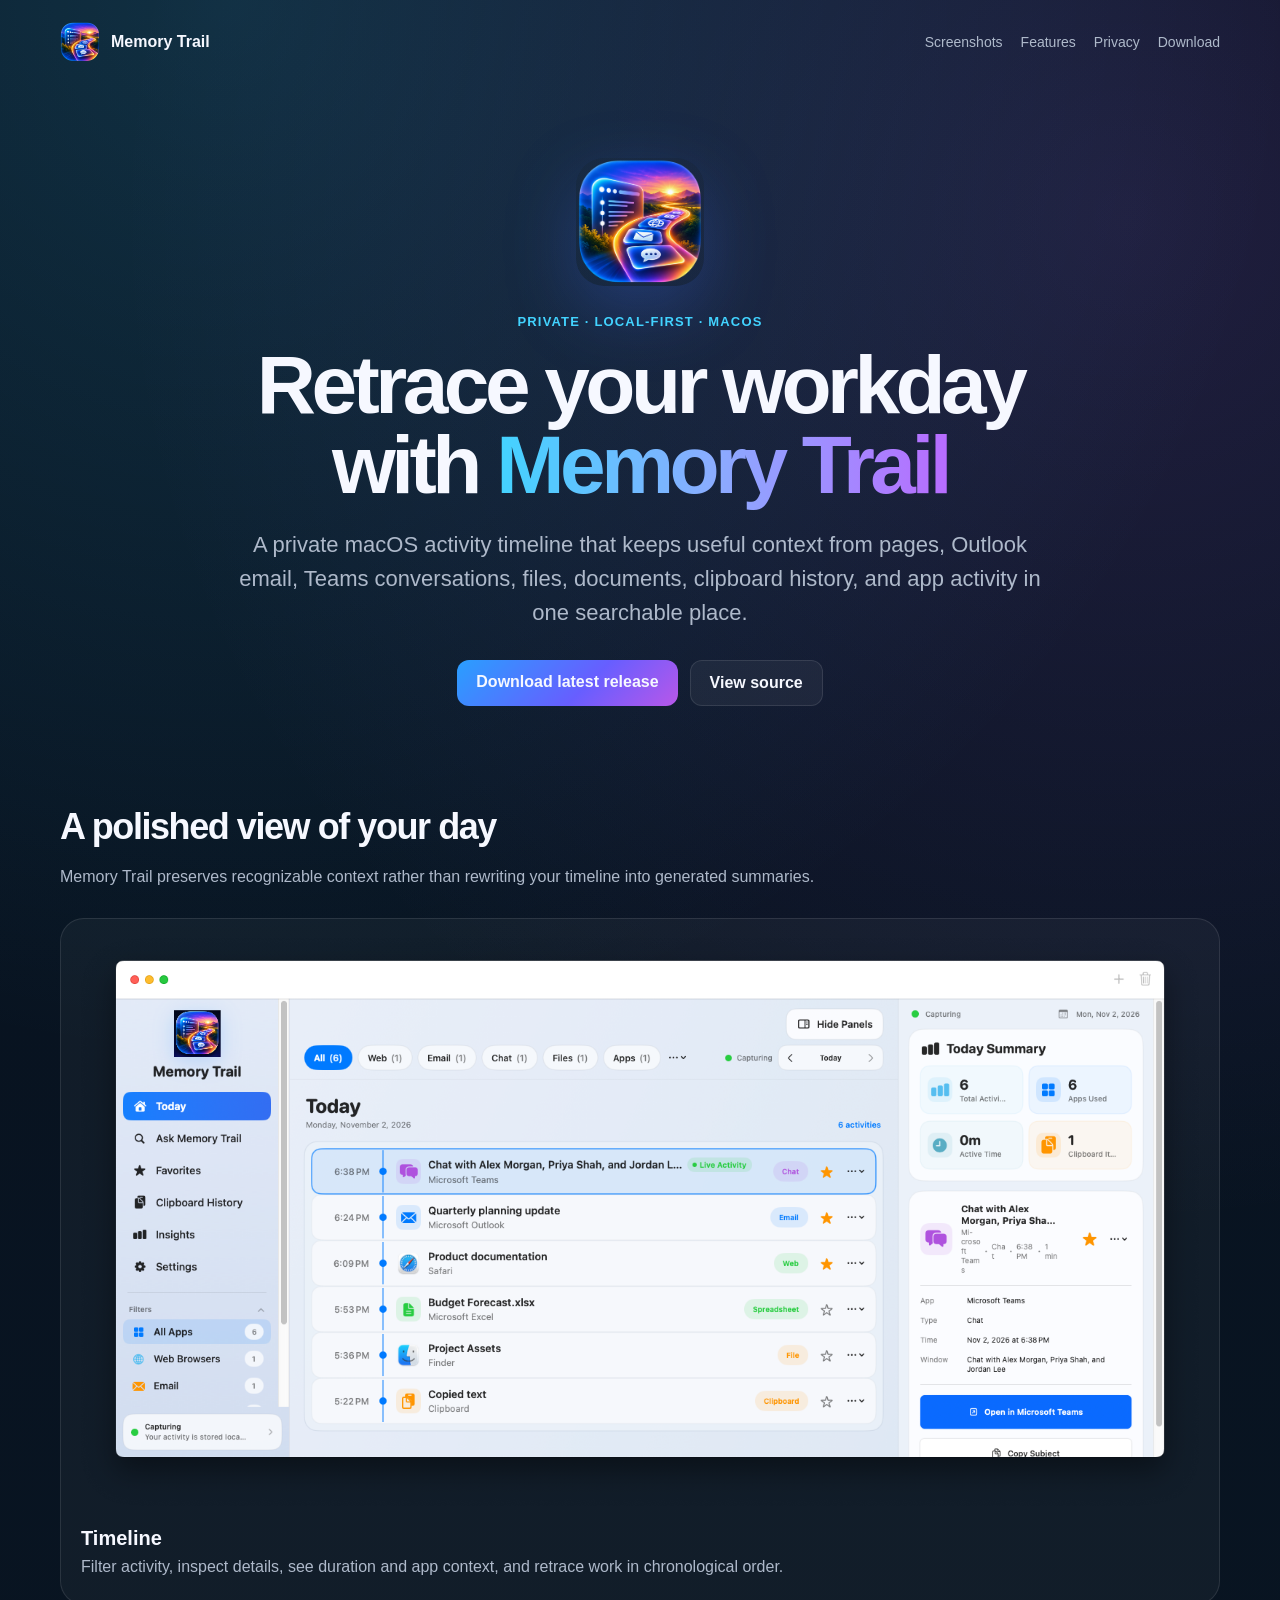
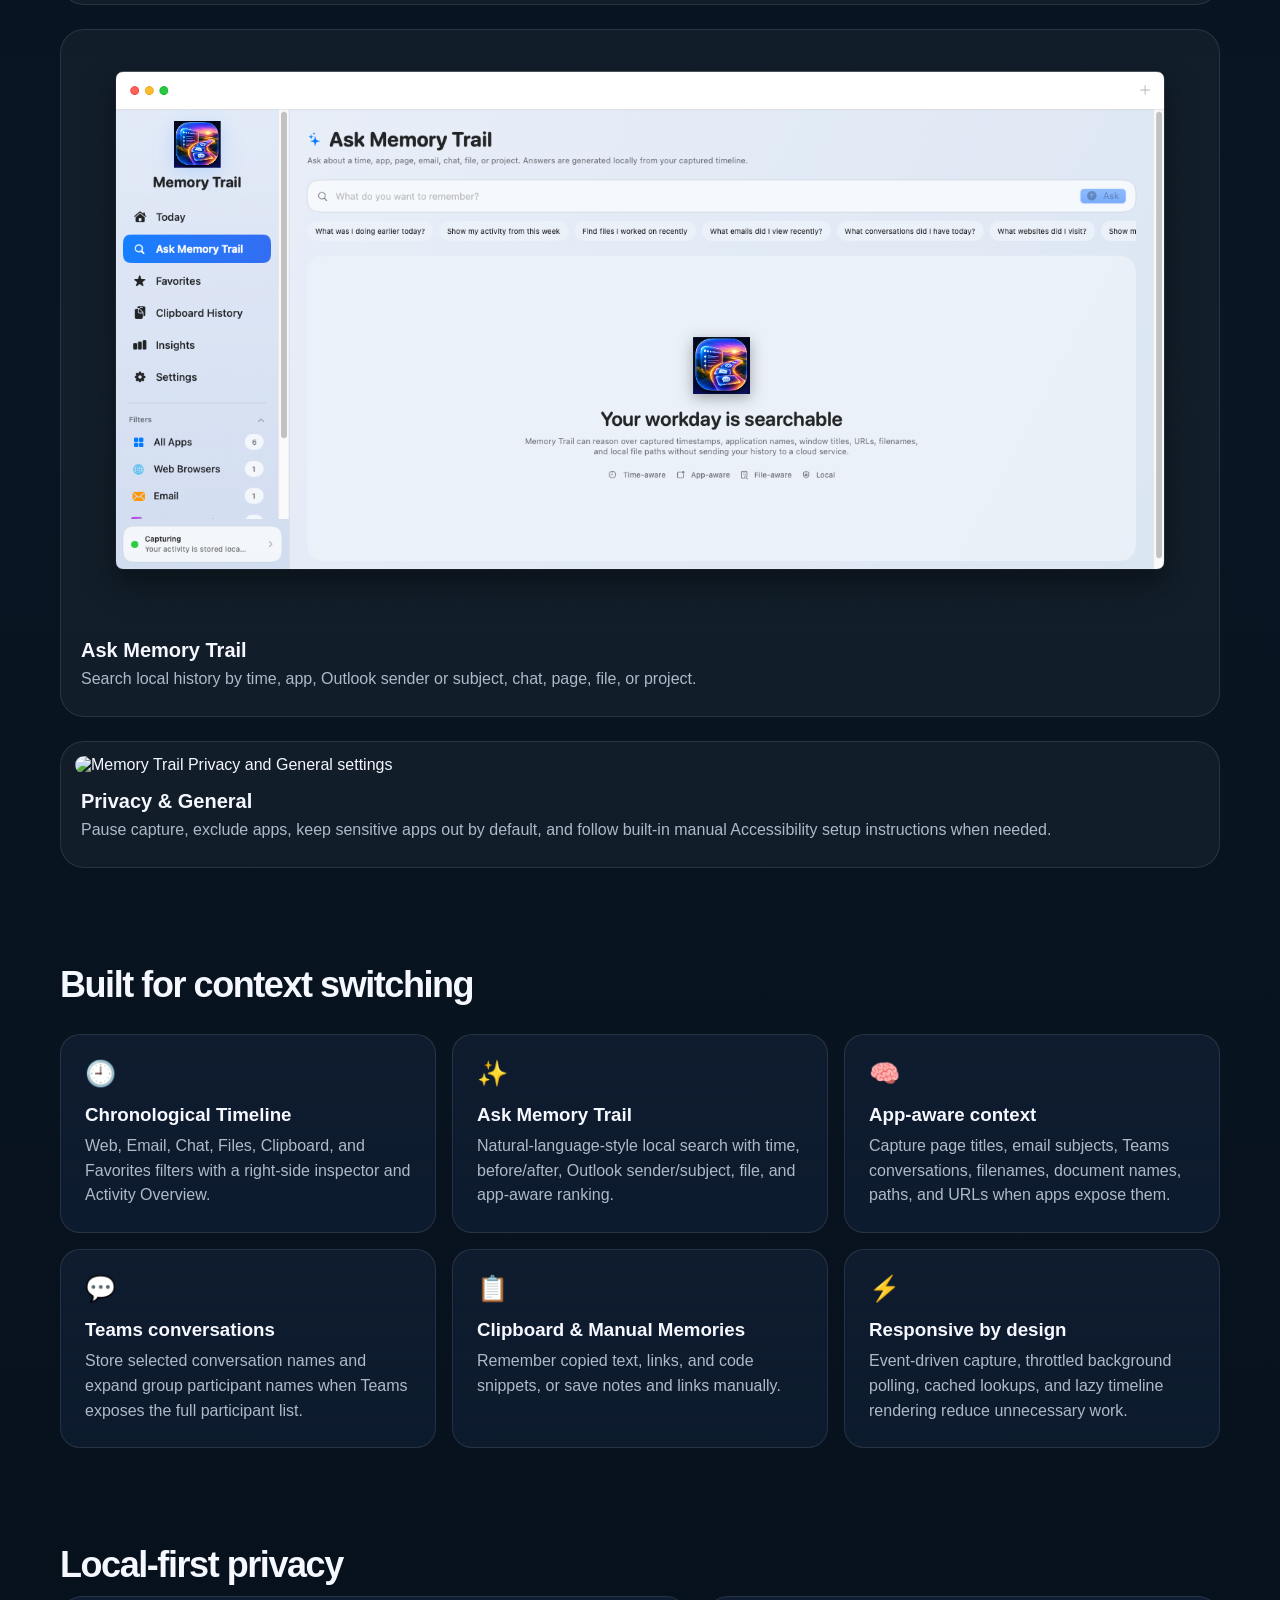
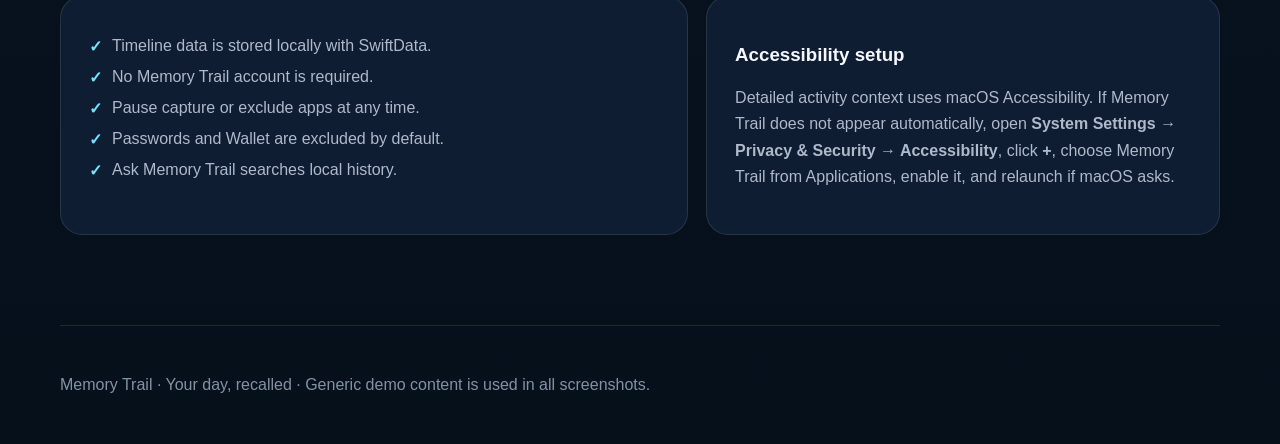
==== commit 4c1870db: "Regenerate clean macOS icon assets" ====
--- a/docs/index.html
+++ b/docs/index.html
@@ -28,7 +28,7 @@
 <body>
   <div class="wrap">
     <nav>
-      <div class="brand"><img src="[data-uri]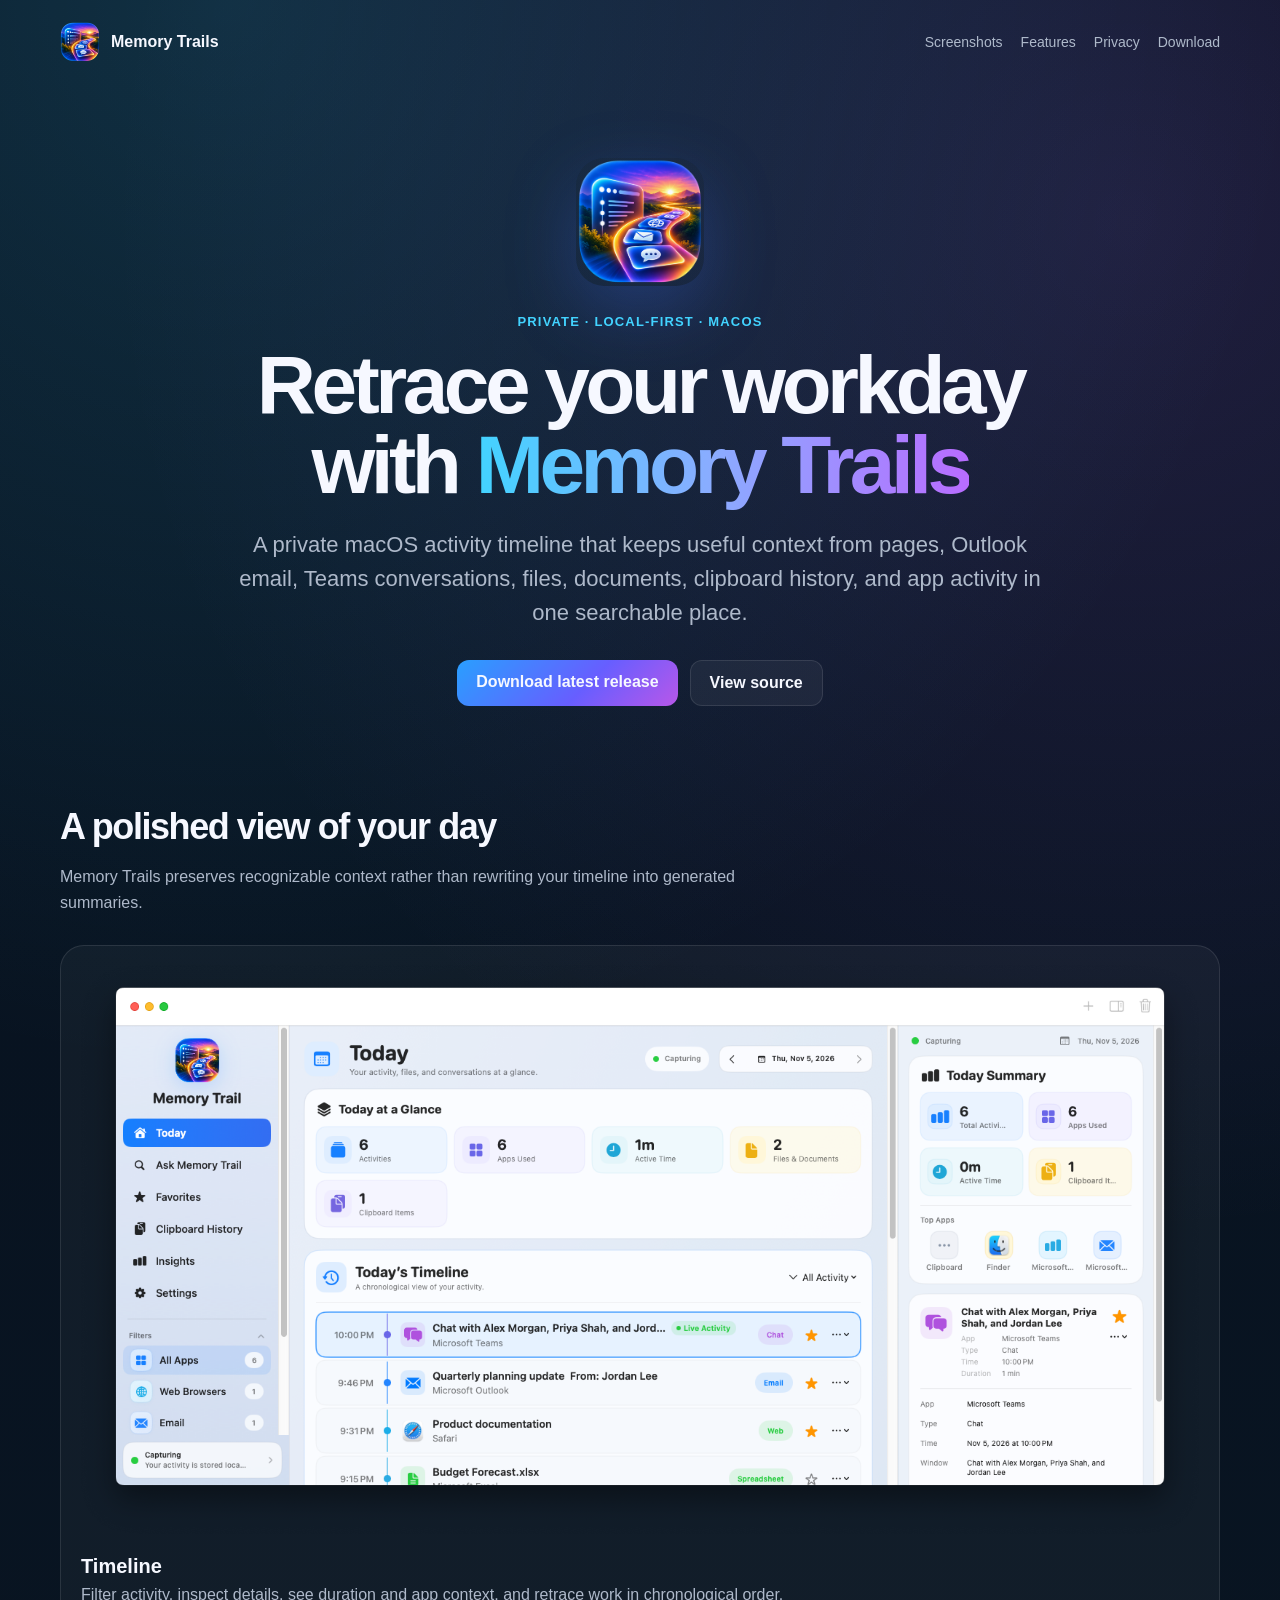
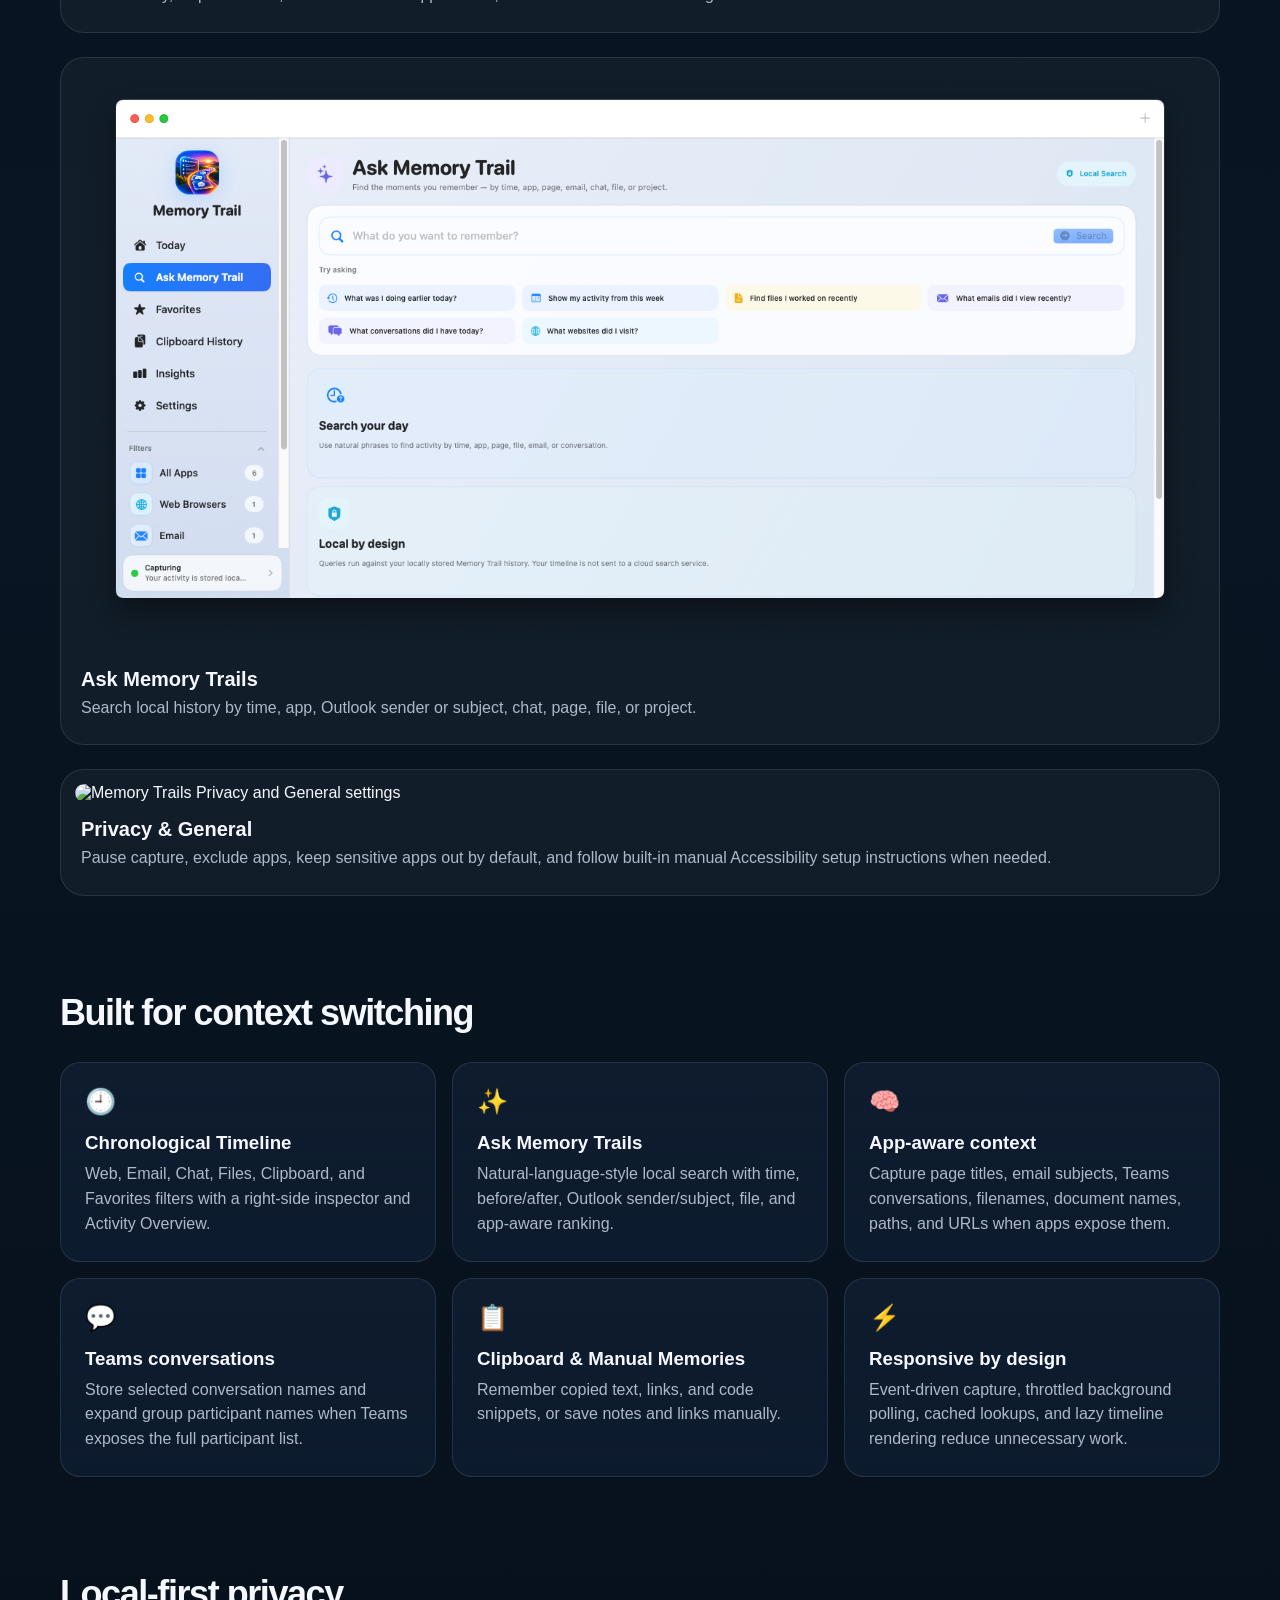
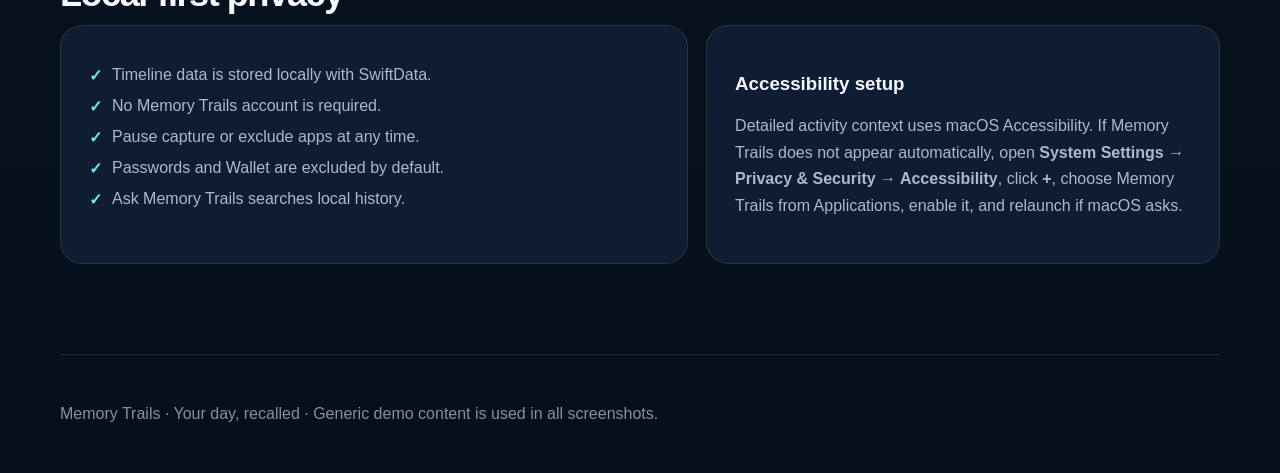
==== commit 209d4431: "Regenerate clean macOS icon assets" ====
--- a/docs/index.html
+++ b/docs/index.html
@@ -3,8 +3,8 @@
 <head>
   <meta charset="utf-8">
   <meta name="viewport" content="width=device-width, initial-scale=1">
-  <meta name="description" content="Memory Trail is a private, local-first macOS activity timeline that helps you retrace pages, emails, chats, files, clipboard history, and app activity.">
-  <title>Memory Trail — Your day, recalled</title>
+  <meta name="description" content="Memory Trails is a private, local-first macOS activity timeline that helps you retrace pages, emails, chats, files, clipboard history, and app activity.">
+  <title>Memory Trails — Your day, recalled</title>
   <style>
     :root{color-scheme:dark;--bg:#07111f;--panel:#0f1d32;--panel2:#13243d;--text:#f6f8ff;--muted:#aeb9ca;--line:rgba(255,255,255,.1);--blue:#4f86ff;--cyan:#42d3ff;--violet:#b86cff}
     *{box-sizing:border-box}
@@ -28,7 +28,7 @@
 <body>
   <div class="wrap">
     <nav>
-      <div class="brand"><img src="[data-uri]